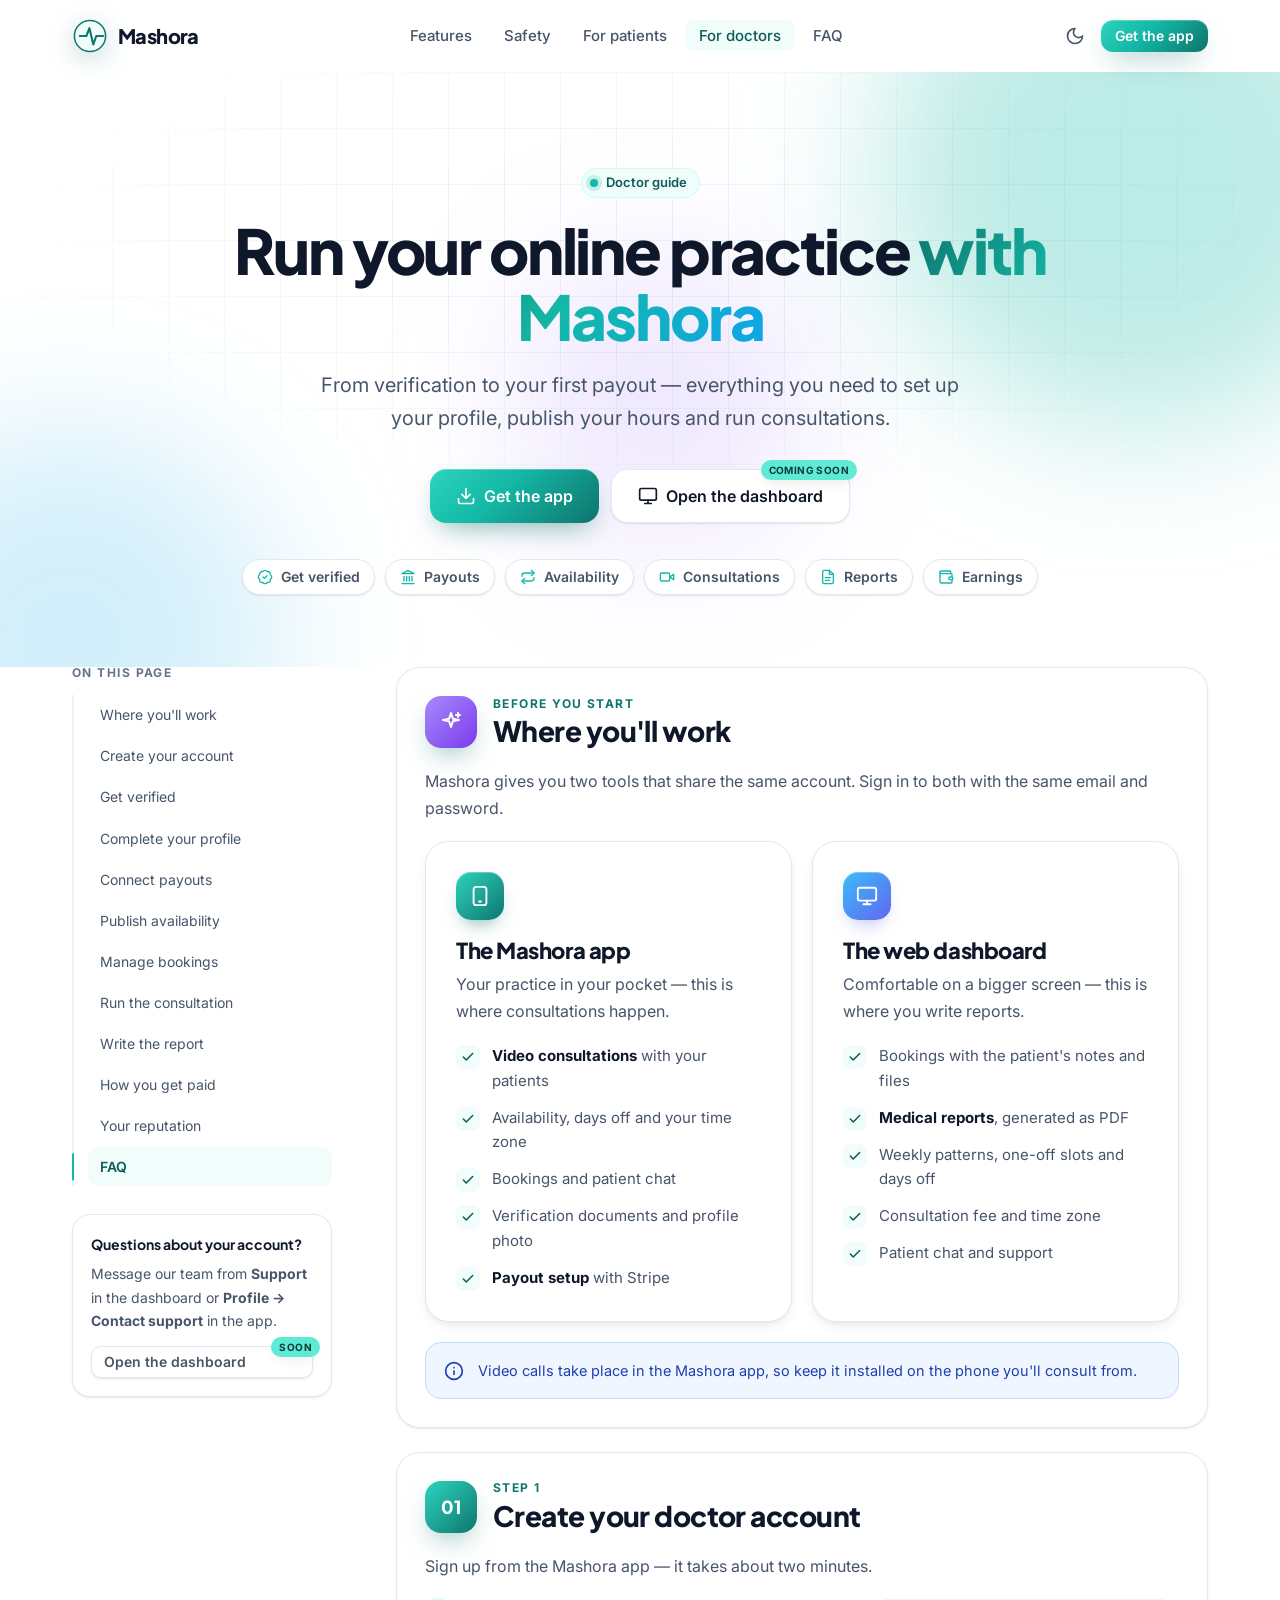
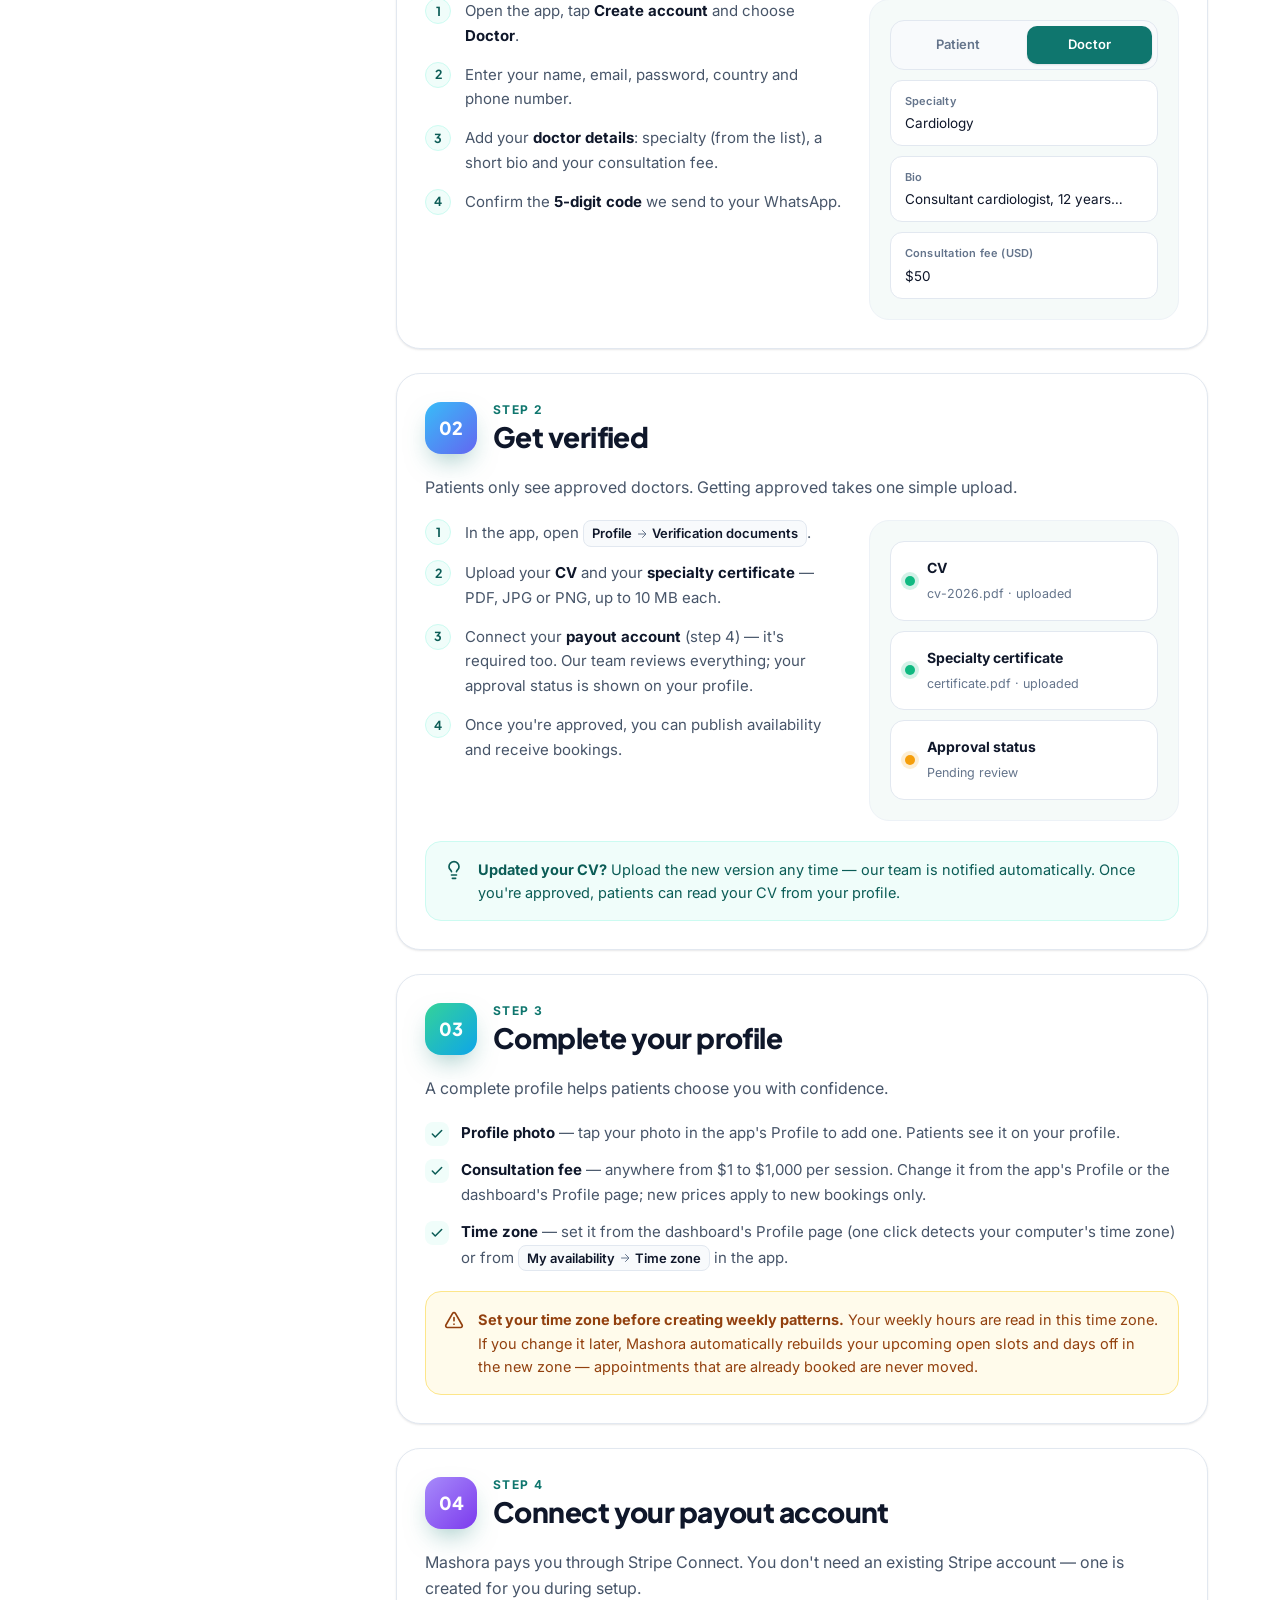
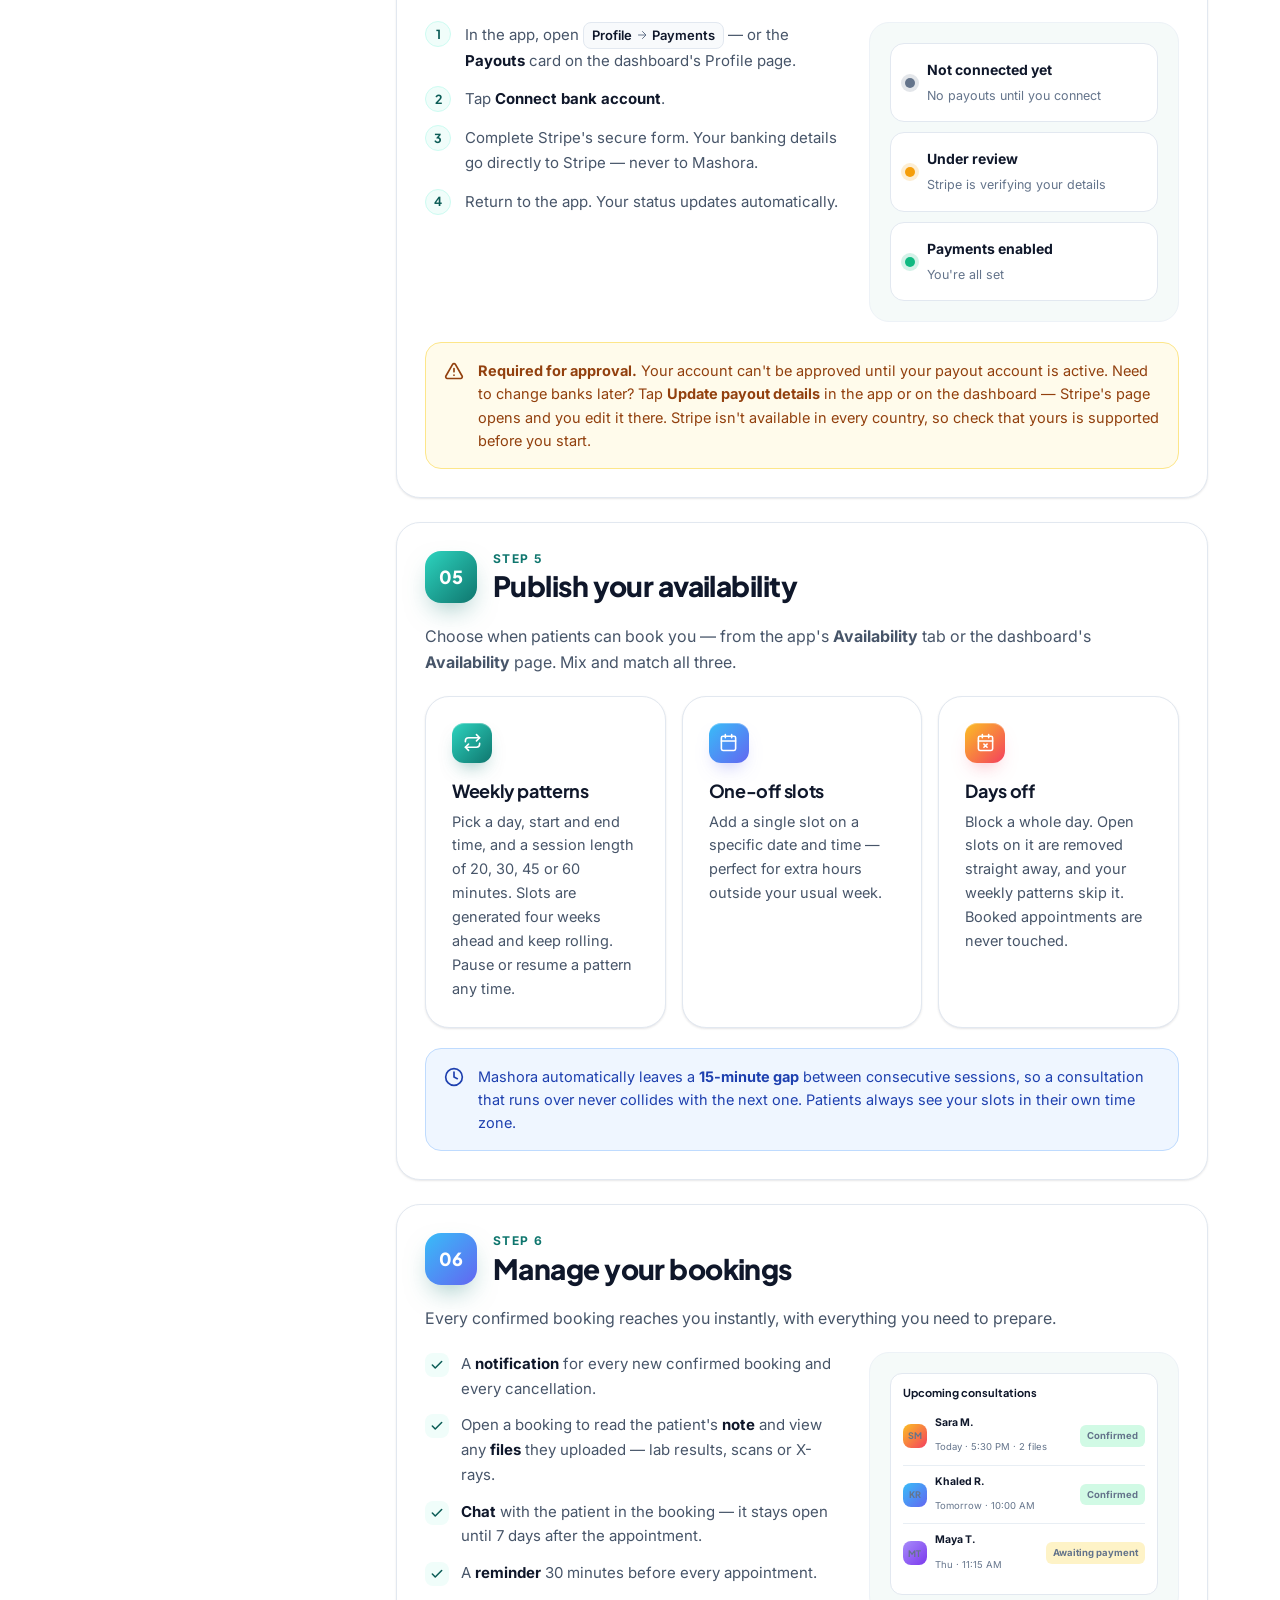
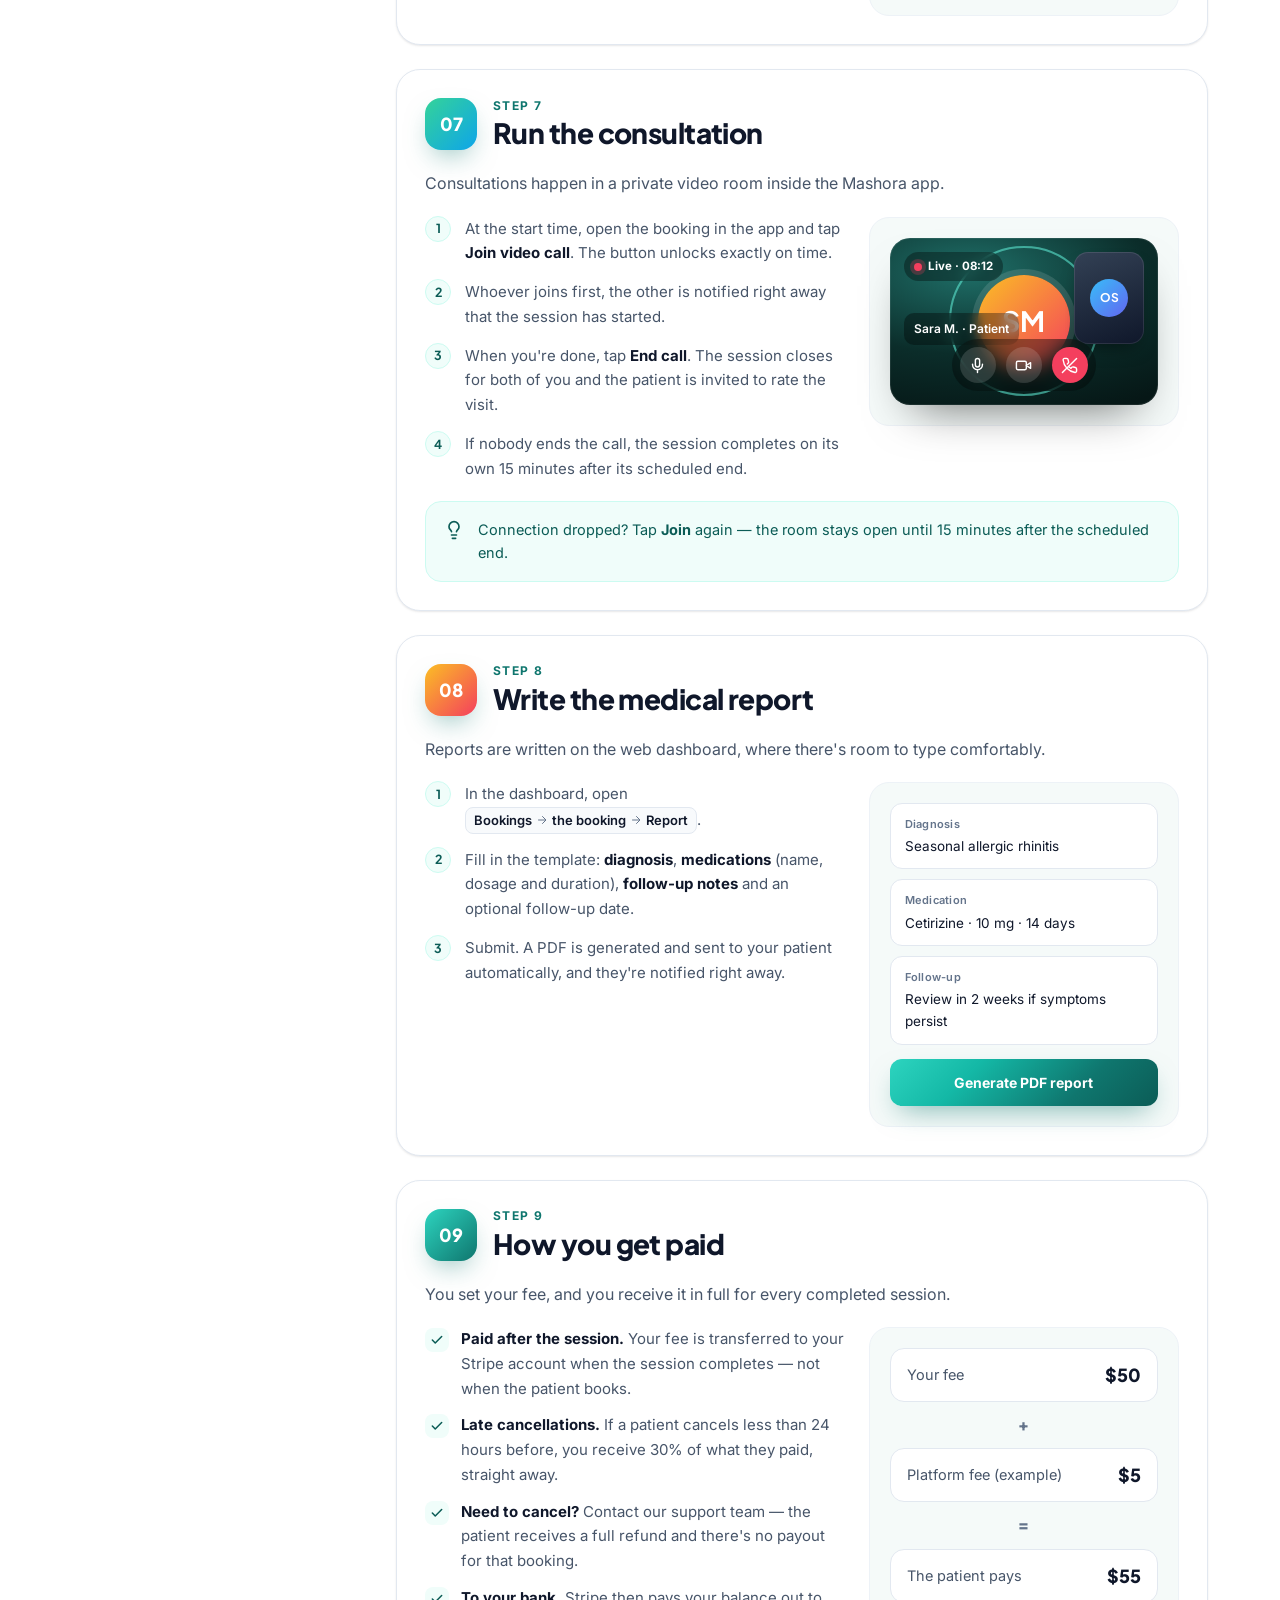
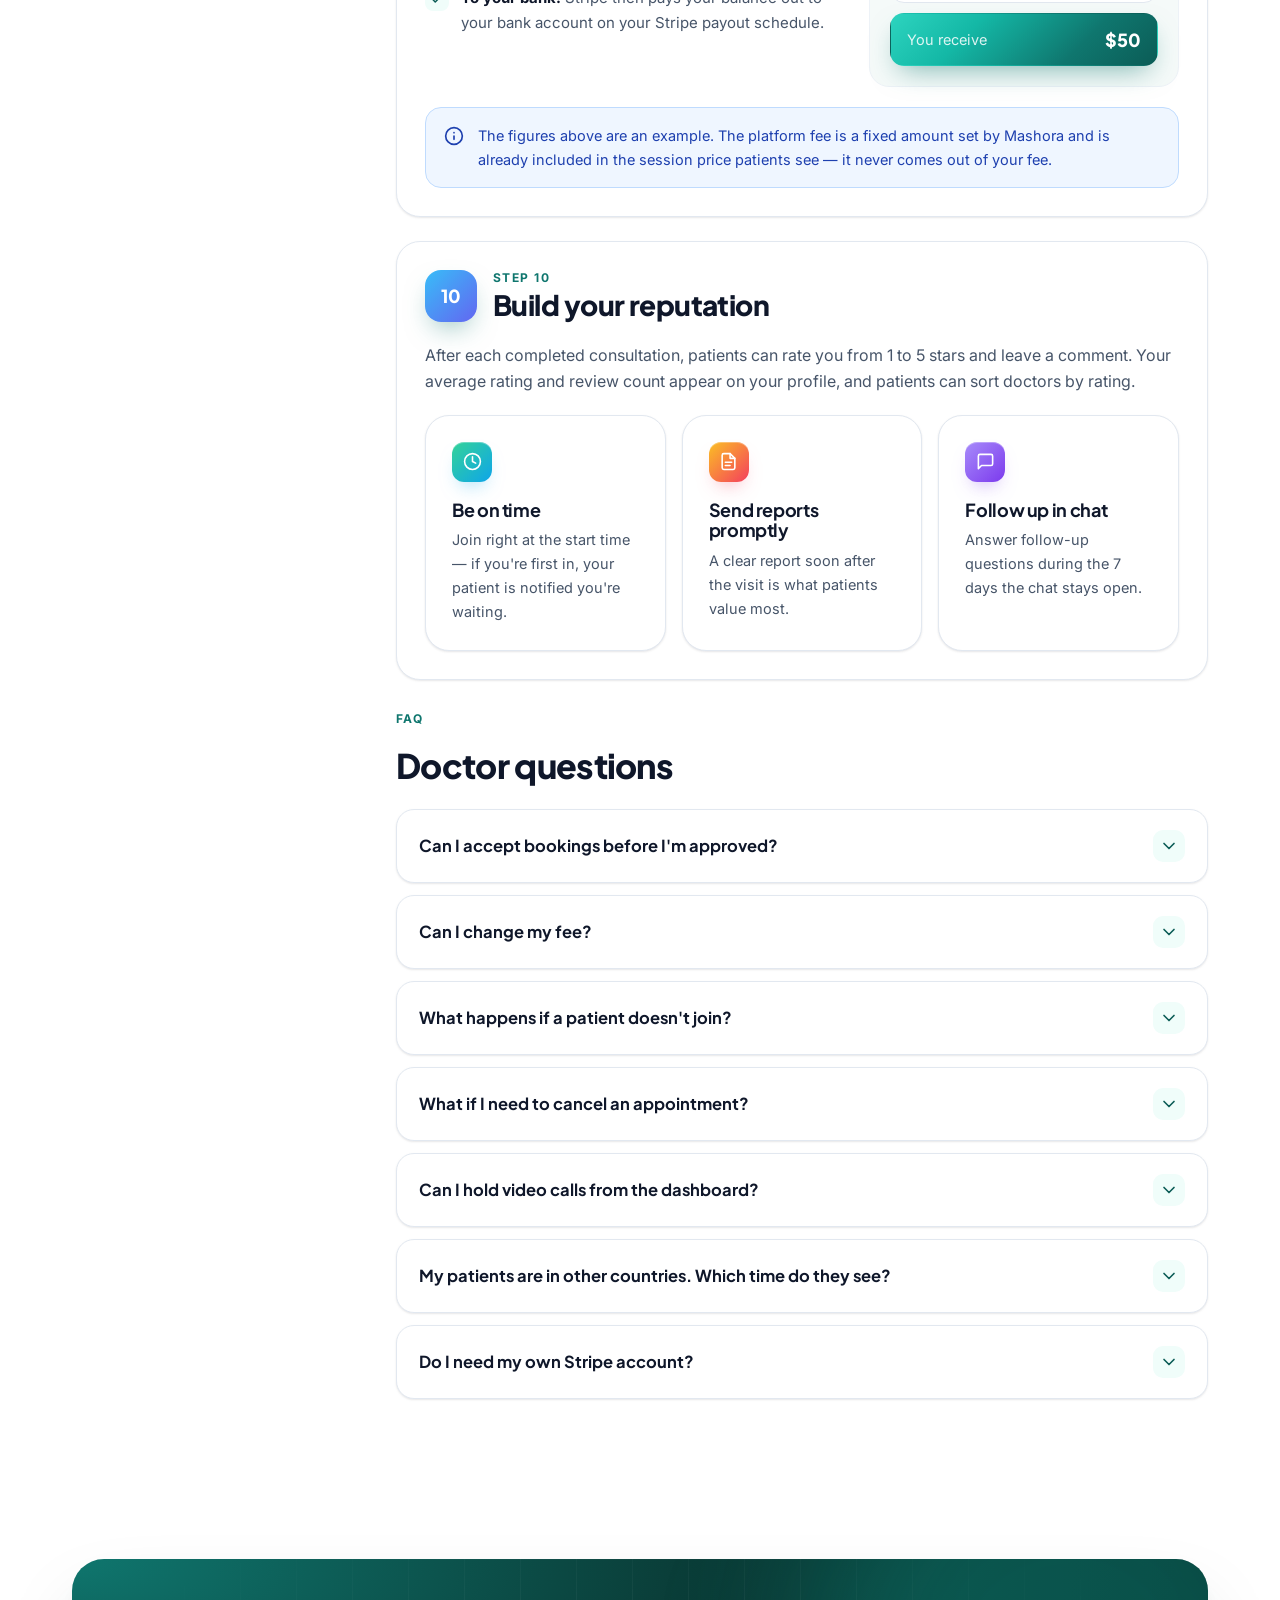
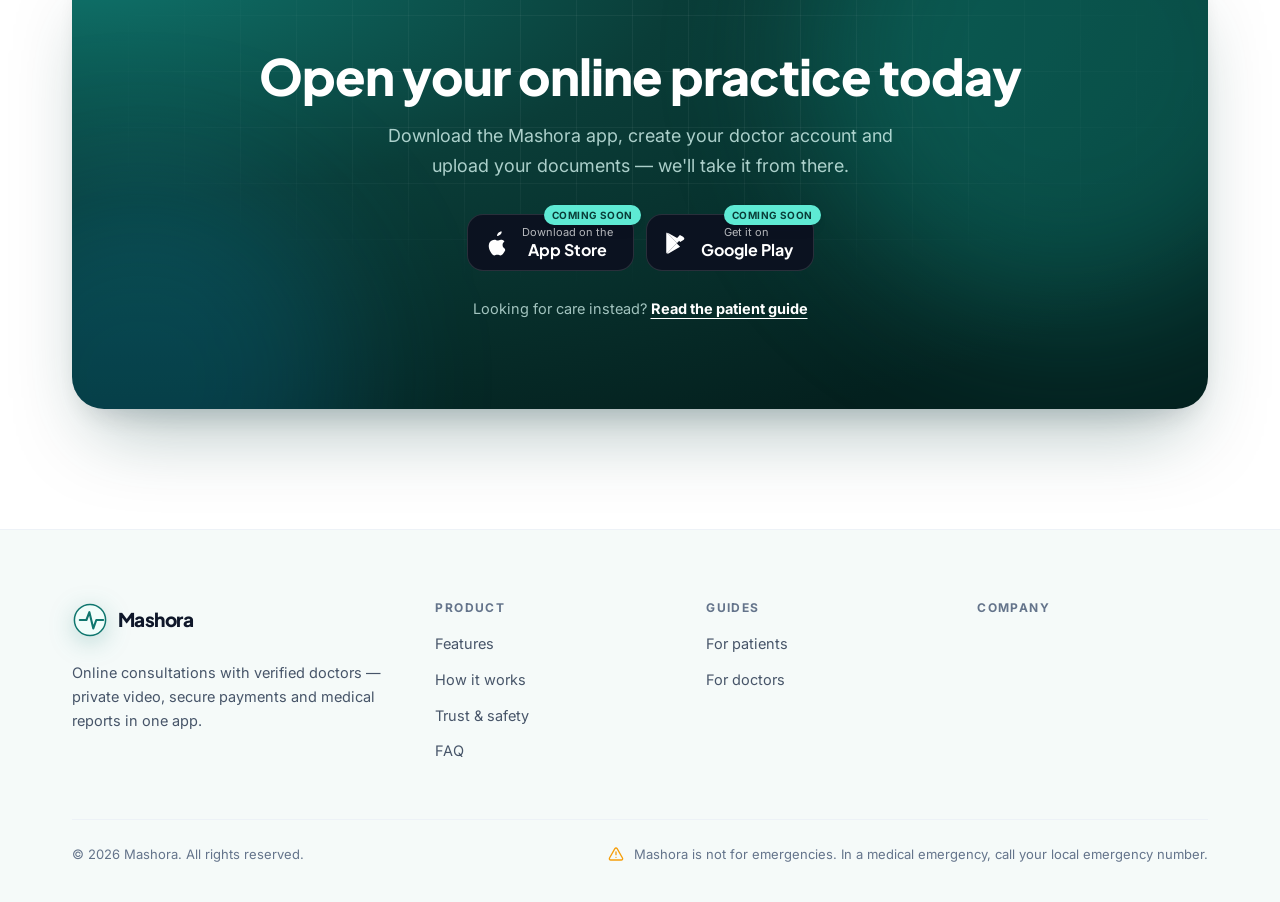
==== doctors.html @ 62e982d6 "Add Mashora marketing site Static marketing site introducing the Mashora telehealth platform: home p" ====
<!DOCTYPE html>
<html lang="en">
<head>
<meta charset="UTF-8" />
<meta name="viewport" content="width=device-width, initial-scale=1" />
<title>Doctor guide — Run your online practice with Mashora</title>
<meta name="description" content="A step-by-step guide for doctors: get verified, connect payouts, publish weekly availability, run video consultations, write medical reports and get paid after every session." />
<meta name="theme-color" content="#0f766e" />
<meta property="og:title" content="Mashora doctor guide" />
<meta property="og:description" content="From verification to your first payout — everything you need to run consultations on Mashora." />
<meta property="og:type" content="article" />
<link rel="icon" type="image/svg+xml" href="data:image/svg+xml,%3Csvg xmlns='http://www.w3.org/2000/svg' viewBox='0 0 120 120'%3E%3Ccircle cx='60' cy='60' r='52' fill='%23F0FDFA' stroke='%230F766E' stroke-width='5'/%3E%3Cpath d='M26 60h22l10-26 13 54 10-28h23' fill='none' stroke='%230F766E' stroke-width='7' stroke-linecap='round' stroke-linejoin='round'/%3E%3C/svg%3E" />
<link rel="preconnect" href="https://fonts.googleapis.com" />
<link rel="preconnect" href="https://fonts.gstatic.com" crossorigin />
<link href="https://fonts.googleapis.com/css2?family=Inter:wght@400;500;600;700&family=Plus+Jakarta+Sans:wght@600;700;800&display=swap" rel="stylesheet" />
<link rel="stylesheet" href="assets/css/styles.css" />
<script>
  document.documentElement.classList.add("js");
  try { var t = localStorage.getItem("mashora-theme"); if (t === "light" || t === "dark") document.documentElement.setAttribute("data-theme", t); } catch (e) {}
</script>
</head>
<body>
<a class="skip-link" href="#main">Skip to content</a>

<!-- ============================== NAV ============================== -->
<header class="nav" data-nav>
  <div class="container nav-inner">
    <a class="brand" href="index.html" aria-label="Mashora home"><svg class="logo" aria-hidden="true"><use href="#i-logo"/></svg>Mashora</a>
    <nav class="nav-links" aria-label="Primary">
      <a href="index.html#features">Features</a>
      <a href="index.html#safety">Safety</a>
      <a href="patients.html">For patients</a>
      <a href="doctors.html" aria-current="page">For doctors</a>
      <a href="index.html#faq">FAQ</a>
    </nav>
    <div class="nav-actions">
      <button class="icon-btn theme-toggle" type="button" data-theme-toggle aria-label="Toggle dark mode"><svg class="ic ic-moon" aria-hidden="true"><use href="#i-moon"/></svg><svg class="ic ic-sun" aria-hidden="true"><use href="#i-sun"/></svg></button>
      <a class="btn btn-primary btn-sm" href="index.html#download">Get the app</a>
      <button class="icon-btn nav-burger" type="button" data-menu-toggle aria-expanded="false" aria-controls="mobile-menu" aria-label="Open menu"><svg class="ic" aria-hidden="true"><use href="#i-menu"/></svg></button>
    </div>
  </div>
</header>
<div class="mobile-menu" id="mobile-menu" hidden>
  <a href="index.html#features">Features <svg class="ic" aria-hidden="true"><use href="#i-arrow"/></svg></a>
  <a href="index.html#safety">Safety <svg class="ic" aria-hidden="true"><use href="#i-arrow"/></svg></a>
  <a href="patients.html">For patients <svg class="ic" aria-hidden="true"><use href="#i-arrow"/></svg></a>
  <a href="doctors.html">For doctors <svg class="ic" aria-hidden="true"><use href="#i-arrow"/></svg></a>
  <a href="index.html#faq">FAQ <svg class="ic" aria-hidden="true"><use href="#i-arrow"/></svg></a>
  <a class="btn btn-primary btn-lg" href="index.html#download">Get the app</a>
</div>

<main id="main">

<!-- ============================== PAGE HERO ============================== -->
<section class="page-hero">
  <div class="mesh" aria-hidden="true"><span class="b1"></span><span class="b2"></span><span class="b3"></span></div>
  <div class="grid-bg" aria-hidden="true"></div>
  <div class="container rel">
    <span class="eyebrow reveal"><span class="dot"></span>Doctor guide</span>
    <h1 class="reveal" style="--d:.06s">Run your online practice <span class="gradient-text">with Mashora</span></h1>
    <p class="lead reveal" style="--d:.12s">From verification to your first payout — everything you need to set up your profile, publish your hours and run consultations.</p>
    <div class="hero-ctas reveal" style="--d:.18s">
      <a class="btn btn-primary btn-lg" href="index.html#download"><svg class="ic" aria-hidden="true"><use href="#i-download"/></svg>Get the app</a>
      <a class="btn btn-outline btn-lg" href="#" data-link="dashboard" data-soon="Coming soon"><svg class="ic" aria-hidden="true"><use href="#i-monitor"/></svg>Open the dashboard</a>
    </div>
    <div class="jump-chips reveal" style="--d:.24s">
      <a href="#verify"><svg class="ic" aria-hidden="true"><use href="#i-verified"/></svg>Get verified</a>
      <a href="#payouts"><svg class="ic" aria-hidden="true"><use href="#i-bank"/></svg>Payouts</a>
      <a href="#availability"><svg class="ic" aria-hidden="true"><use href="#i-repeat"/></svg>Availability</a>
      <a href="#consult"><svg class="ic" aria-hidden="true"><use href="#i-video"/></svg>Consultations</a>
      <a href="#report"><svg class="ic" aria-hidden="true"><use href="#i-file"/></svg>Reports</a>
      <a href="#earnings"><svg class="ic" aria-hidden="true"><use href="#i-wallet"/></svg>Earnings</a>
    </div>
  </div>
</section>

<!-- ============================== GUIDE ============================== -->
<div class="container guide">
  <aside class="toc" aria-label="On this page">
    <h4>On this page</h4>
    <ol>
      <li><a href="#where">Where you'll work</a></li>
      <li><a href="#signup">Create your account</a></li>
      <li><a href="#verify">Get verified</a></li>
      <li><a href="#profile">Complete your profile</a></li>
      <li><a href="#payouts">Connect payouts</a></li>
      <li><a href="#availability">Publish availability</a></li>
      <li><a href="#bookings">Manage bookings</a></li>
      <li><a href="#consult">Run the consultation</a></li>
      <li><a href="#report">Write the report</a></li>
      <li><a href="#earnings">How you get paid</a></li>
      <li><a href="#reputation">Your reputation</a></li>
      <li><a href="#faq">FAQ</a></li>
    </ol>
    <div class="toc-card">
      <b>Questions about your account?</b>
      Message our team from <strong>Support</strong> in the dashboard or <strong>Profile → Contact support</strong> in the app.
      <a class="btn btn-outline btn-sm" href="#" data-link="dashboard" data-soon="Soon">Open the dashboard</a>
    </div>
  </aside>

  <div class="steps">

    <!-- WHERE -->
    <article class="step reveal" id="where">
      <div class="step-head">
        <span class="step-num g4"><svg class="ic ic-lg" aria-hidden="true"><use href="#i-sparkles"/></svg></span>
        <div><span class="eyebrow-plain">Before you start</span><h2>Where you'll work</h2></div>
      </div>
      <p class="lead">Mashora gives you two tools that share the same account. Sign in to both with the same email and password.</p>
      <div class="two-places">
        <div class="place">
          <span class="ico g1"><svg class="ic" aria-hidden="true"><use href="#i-phone"/></svg></span>
          <h3>The Mashora app</h3>
          <p>Your practice in your pocket — this is where consultations happen.</p>
          <ul class="check-list">
            <li><span class="tick"><svg class="ic" aria-hidden="true"><use href="#i-check"/></svg></span><span><b>Video consultations</b> with your patients</span></li>
            <li><span class="tick"><svg class="ic" aria-hidden="true"><use href="#i-check"/></svg></span><span>Availability, days off and your time zone</span></li>
            <li><span class="tick"><svg class="ic" aria-hidden="true"><use href="#i-check"/></svg></span><span>Bookings and patient chat</span></li>
            <li><span class="tick"><svg class="ic" aria-hidden="true"><use href="#i-check"/></svg></span><span>Verification documents and profile photo</span></li>
            <li><span class="tick"><svg class="ic" aria-hidden="true"><use href="#i-check"/></svg></span><span><b>Payout setup</b> with Stripe</span></li>
          </ul>
        </div>
        <div class="place">
          <span class="ico g2"><svg class="ic" aria-hidden="true"><use href="#i-monitor"/></svg></span>
          <h3>The web dashboard</h3>
          <p>Comfortable on a bigger screen — this is where you write reports.</p>
          <ul class="check-list">
            <li><span class="tick"><svg class="ic" aria-hidden="true"><use href="#i-check"/></svg></span><span>Bookings with the patient's notes and files</span></li>
            <li><span class="tick"><svg class="ic" aria-hidden="true"><use href="#i-check"/></svg></span><span><b>Medical reports</b>, generated as PDF</span></li>
            <li><span class="tick"><svg class="ic" aria-hidden="true"><use href="#i-check"/></svg></span><span>Weekly patterns, one-off slots and days off</span></li>
            <li><span class="tick"><svg class="ic" aria-hidden="true"><use href="#i-check"/></svg></span><span>Consultation fee and time zone</span></li>
            <li><span class="tick"><svg class="ic" aria-hidden="true"><use href="#i-check"/></svg></span><span>Patient chat and support</span></li>
          </ul>
        </div>
      </div>
      <div class="callout callout-info"><svg class="ic" aria-hidden="true"><use href="#i-info"/></svg><div>Video calls take place in the Mashora app, so keep it installed on the phone you'll consult from.</div></div>
    </article>

    <!-- 01 -->
    <article class="step reveal" id="signup">
      <div class="step-head">
        <span class="step-num g1">01</span>
        <div><span class="eyebrow-plain">Step 1</span><h2>Create your doctor account</h2></div>
      </div>
      <p class="lead">Sign up from the Mashora app — it takes about two minutes.</p>
      <div class="step-body has-visual">
        <ol class="numbered">
          <li>Open the app, tap <b>Create account</b> and choose <b>Doctor</b>.</li>
          <li>Enter your name, email, password, country and phone number.</li>
          <li>Add your <b>doctor details</b>: specialty (from the list), a short bio and your consultation fee.</li>
          <li>Confirm the <b>5-digit code</b> we send to your WhatsApp.</li>
        </ol>
        <div class="visual-card" aria-hidden="true">
          <div class="ui-form">
            <div class="ui-seg"><span>Patient</span><span class="on">Doctor</span></div>
            <div class="ui-field"><b>Specialty</b><span>Cardiology</span></div>
            <div class="ui-field"><b>Bio</b><span>Consultant cardiologist, 12 years…</span></div>
            <div class="ui-field"><b>Consultation fee (USD)</b><span>$50</span></div>
          </div>
        </div>
      </div>
    </article>

    <!-- 02 -->
    <article class="step reveal" id="verify">
      <div class="step-head">
        <span class="step-num g2">02</span>
        <div><span class="eyebrow-plain">Step 2</span><h2>Get verified</h2></div>
      </div>
      <p class="lead">Patients only see approved doctors. Getting approved takes one simple upload.</p>
      <div class="step-body has-visual">
        <ol class="numbered">
          <li>In the app, open <span class="path">Profile <svg class="ic" aria-hidden="true"><use href="#i-arrow"/></svg> Verification documents</span>.</li>
          <li>Upload your <b>CV</b> and your <b>specialty certificate</b> — PDF, JPG or PNG, up to 10 MB each.</li>
          <li>Connect your <b>payout account</b> (step 4) — it's required too. Our team reviews everything; your approval status is shown on your profile.</li>
          <li>Once you're approved, you can publish availability and receive bookings.</li>
        </ol>
        <div class="visual-card" aria-hidden="true">
          <div class="ui-status"><span class="dot-state green"></span><div><b>CV</b><span>cv-2026.pdf · uploaded</span></div></div>
          <div class="ui-status"><span class="dot-state green"></span><div><b>Specialty certificate</b><span>certificate.pdf · uploaded</span></div></div>
          <div class="ui-status"><span class="dot-state amber"></span><div><b>Approval status</b><span>Pending review</span></div></div>
        </div>
      </div>
      <div class="callout callout-tip"><svg class="ic" aria-hidden="true"><use href="#i-bulb"/></svg><div><b>Updated your CV?</b> Upload the new version any time — our team is notified automatically. Once you're approved, patients can read your CV from your profile.</div></div>
    </article>

    <!-- 03 -->
    <article class="step reveal" id="profile">
      <div class="step-head">
        <span class="step-num g5">03</span>
        <div><span class="eyebrow-plain">Step 3</span><h2>Complete your profile</h2></div>
      </div>
      <p class="lead">A complete profile helps patients choose you with confidence.</p>
      <ul class="check-list">
        <li><span class="tick"><svg class="ic" aria-hidden="true"><use href="#i-check"/></svg></span><span><b>Profile photo</b> — tap your photo in the app's Profile to add one. Patients see it on your profile.</span></li>
        <li><span class="tick"><svg class="ic" aria-hidden="true"><use href="#i-check"/></svg></span><span><b>Consultation fee</b> — anywhere from $1 to $1,000 per session. Change it from the app's Profile or the dashboard's Profile page; new prices apply to new bookings only.</span></li>
        <li><span class="tick"><svg class="ic" aria-hidden="true"><use href="#i-check"/></svg></span><span><b>Time zone</b> — set it from the dashboard's Profile page (one click detects your computer's time zone) or from <span class="path">My availability <svg class="ic" aria-hidden="true"><use href="#i-arrow"/></svg> Time zone</span> in the app.</span></li>
      </ul>
      <div class="callout callout-warn"><svg class="ic" aria-hidden="true"><use href="#i-alert"/></svg><div><b>Set your time zone before creating weekly patterns.</b> Your weekly hours are read in this time zone. If you change it later, Mashora automatically rebuilds your upcoming open slots and days off in the new zone — appointments that are already booked are never moved.</div></div>
    </article>

    <!-- 04 -->
    <article class="step reveal" id="payouts">
      <div class="step-head">
        <span class="step-num g4">04</span>
        <div><span class="eyebrow-plain">Step 4</span><h2>Connect your payout account</h2></div>
      </div>
      <p class="lead">Mashora pays you through Stripe Connect. You don't need an existing Stripe account — one is created for you during setup.</p>
      <div class="step-body has-visual">
        <ol class="numbered">
          <li>In the app, open <span class="path">Profile <svg class="ic" aria-hidden="true"><use href="#i-arrow"/></svg> Payments</span> — or the <b>Payouts</b> card on the dashboard's Profile page.</li>
          <li>Tap <b>Connect bank account</b>.</li>
          <li>Complete Stripe's secure form. Your banking details go directly to Stripe — never to Mashora.</li>
          <li>Return to the app. Your status updates automatically.</li>
        </ol>
        <div class="visual-card" aria-hidden="true">
          <div class="ui-status"><span class="dot-state gray"></span><div><b>Not connected yet</b><span>No payouts until you connect</span></div></div>
          <div class="ui-status"><span class="dot-state amber"></span><div><b>Under review</b><span>Stripe is verifying your details</span></div></div>
          <div class="ui-status"><span class="dot-state green"></span><div><b>Payments enabled</b><span>You're all set</span></div></div>
        </div>
      </div>
      <div class="callout callout-warn"><svg class="ic" aria-hidden="true"><use href="#i-alert"/></svg><div><b>Required for approval.</b> Your account can't be approved until your payout account is active. Need to change banks later? Tap <b>Update payout details</b> in the app or on the dashboard — Stripe's page opens and you edit it there. Stripe isn't available in every country, so check that yours is supported before you start.</div></div>
    </article>

    <!-- 05 -->
    <article class="step reveal" id="availability">
      <div class="step-head">
        <span class="step-num g1">05</span>
        <div><span class="eyebrow-plain">Step 5</span><h2>Publish your availability</h2></div>
      </div>
      <p class="lead">Choose when patients can book you — from the app's <b>Availability</b> tab or the dashboard's <b>Availability</b> page. Mix and match all three.</p>
      <div class="cards c3">
        <div class="card"><span class="ico ico-sm g1"><svg class="ic" aria-hidden="true"><use href="#i-repeat"/></svg></span><h3>Weekly patterns</h3><p>Pick a day, start and end time, and a session length of 20, 30, 45 or 60 minutes. Slots are generated four weeks ahead and keep rolling. Pause or resume a pattern any time.</p></div>
        <div class="card"><span class="ico ico-sm g2"><svg class="ic" aria-hidden="true"><use href="#i-calendar"/></svg></span><h3>One-off slots</h3><p>Add a single slot on a specific date and time — perfect for extra hours outside your usual week.</p></div>
        <div class="card"><span class="ico ico-sm g3"><svg class="ic" aria-hidden="true"><use href="#i-cal-x"/></svg></span><h3>Days off</h3><p>Block a whole day. Open slots on it are removed straight away, and your weekly patterns skip it. Booked appointments are never touched.</p></div>
      </div>
      <div class="callout callout-info"><svg class="ic" aria-hidden="true"><use href="#i-clock"/></svg><div>Mashora automatically leaves a <b>15-minute gap</b> between consecutive sessions, so a consultation that runs over never collides with the next one. Patients always see your slots in their own time zone.</div></div>
    </article>

    <!-- 06 -->
    <article class="step reveal" id="bookings">
      <div class="step-head">
        <span class="step-num g2">06</span>
        <div><span class="eyebrow-plain">Step 6</span><h2>Manage your bookings</h2></div>
      </div>
      <p class="lead">Every confirmed booking reaches you instantly, with everything you need to prepare.</p>
      <div class="step-body has-visual">
        <ul class="check-list">
          <li><span class="tick"><svg class="ic" aria-hidden="true"><use href="#i-check"/></svg></span><span>A <b>notification</b> for every new confirmed booking and every cancellation.</span></li>
          <li><span class="tick"><svg class="ic" aria-hidden="true"><use href="#i-check"/></svg></span><span>Open a booking to read the patient's <b>note</b> and view any <b>files</b> they uploaded — lab results, scans or X-rays.</span></li>
          <li><span class="tick"><svg class="ic" aria-hidden="true"><use href="#i-check"/></svg></span><span><b>Chat</b> with the patient in the booking — it stays open until 7 days after the appointment.</span></li>
          <li><span class="tick"><svg class="ic" aria-hidden="true"><use href="#i-check"/></svg></span><span>A <b>reminder</b> 30 minutes before every appointment.</span></li>
        </ul>
        <div class="visual-card" aria-hidden="true">
          <div class="dash-card" style="background:var(--surface);border-color:var(--border)">
            <h5>Upcoming consultations</h5>
            <div class="bk"><span class="av g3">SM</span><div><b>Sara M.</b><span>Today · 5:30 PM · 2 files</span></div><span class="pill pill-green">Confirmed</span></div>
            <div class="bk"><span class="av g2">KR</span><div><b>Khaled R.</b><span>Tomorrow · 10:00 AM</span></div><span class="pill pill-green">Confirmed</span></div>
            <div class="bk"><span class="av g4">MT</span><div><b>Maya T.</b><span>Thu · 11:15 AM</span></div><span class="pill pill-amber">Awaiting payment</span></div>
          </div>
        </div>
      </div>
    </article>

    <!-- 07 -->
    <article class="step reveal" id="consult">
      <div class="step-head">
        <span class="step-num g5">07</span>
        <div><span class="eyebrow-plain">Step 7</span><h2>Run the consultation</h2></div>
      </div>
      <p class="lead">Consultations happen in a private video room inside the Mashora app.</p>
      <div class="step-body has-visual">
        <ol class="numbered">
          <li>At the start time, open the booking in the app and tap <b>Join video call</b>. The button unlocks exactly on time.</li>
          <li>Whoever joins first, the other is notified right away that the session has started.</li>
          <li>When you're done, tap <b>End call</b>. The session closes for both of you and the patient is invited to rate the visit.</li>
          <li>If nobody ends the call, the session completes on its own 15 minutes after its scheduled end.</li>
        </ol>
        <div class="visual-card" aria-hidden="true">
          <div class="call" style="margin-top:0">
            <div class="call-remote"><span class="ring"></span><span class="ring r2"></span><div class="av av-xl g3">SM</div></div>
            <span class="call-live"><i></i>Live · 08:12</span>
            <div class="call-self"><div class="av av-round g2">OS</div></div>
            <span class="call-name">Sara M. · Patient</span>
            <div class="call-bar">
              <i><svg class="ic" aria-hidden="true"><use href="#i-mic"/></svg></i>
              <i><svg class="ic" aria-hidden="true"><use href="#i-cam"/></svg></i>
              <i class="end"><svg class="ic" aria-hidden="true"><use href="#i-phone-off"/></svg></i>
            </div>
          </div>
        </div>
      </div>
      <div class="callout callout-tip"><svg class="ic" aria-hidden="true"><use href="#i-bulb"/></svg><div>Connection dropped? Tap <b>Join</b> again — the room stays open until 15 minutes after the scheduled end.</div></div>
    </article>

    <!-- 08 -->
    <article class="step reveal" id="report">
      <div class="step-head">
        <span class="step-num g3">08</span>
        <div><span class="eyebrow-plain">Step 8</span><h2>Write the medical report</h2></div>
      </div>
      <p class="lead">Reports are written on the web dashboard, where there's room to type comfortably.</p>
      <div class="step-body has-visual">
        <ol class="numbered">
          <li>In the dashboard, open <span class="path">Bookings <svg class="ic" aria-hidden="true"><use href="#i-arrow"/></svg> the booking <svg class="ic" aria-hidden="true"><use href="#i-arrow"/></svg> Report</span>.</li>
          <li>Fill in the template: <b>diagnosis</b>, <b>medications</b> (name, dosage and duration), <b>follow-up notes</b> and an optional follow-up date.</li>
          <li>Submit. A PDF is generated and sent to your patient automatically, and they're notified right away.</li>
        </ol>
        <div class="visual-card" aria-hidden="true">
          <div class="ui-form">
            <div class="ui-field"><b>Diagnosis</b><span>Seasonal allergic rhinitis</span></div>
            <div class="ui-field"><b>Medication</b><span>Cetirizine · 10 mg · 14 days</span></div>
            <div class="ui-field"><b>Follow-up</b><span>Review in 2 weeks if symptoms persist</span></div>
          </div>
          <span class="ui-btn">Generate PDF report</span>
        </div>
      </div>
    </article>

    <!-- 09 -->
    <article class="step reveal" id="earnings">
      <div class="step-head">
        <span class="step-num g1">09</span>
        <div><span class="eyebrow-plain">Step 9</span><h2>How you get paid</h2></div>
      </div>
      <p class="lead">You set your fee, and you receive it in full for every completed session.</p>
      <div class="step-body has-visual">
        <ul class="check-list">
          <li><span class="tick"><svg class="ic" aria-hidden="true"><use href="#i-check"/></svg></span><span><b>Paid after the session.</b> Your fee is transferred to your Stripe account when the session completes — not when the patient books.</span></li>
          <li><span class="tick"><svg class="ic" aria-hidden="true"><use href="#i-check"/></svg></span><span><b>Late cancellations.</b> If a patient cancels less than 24 hours before, you receive 30% of what they paid, straight away.</span></li>
          <li><span class="tick"><svg class="ic" aria-hidden="true"><use href="#i-check"/></svg></span><span><b>Need to cancel?</b> Contact our support team — the patient receives a full refund and there's no payout for that booking.</span></li>
          <li><span class="tick"><svg class="ic" aria-hidden="true"><use href="#i-check"/></svg></span><span><b>To your bank.</b> Stripe then pays your balance out to your bank account on your Stripe payout schedule.</span></li>
        </ul>
        <div class="visual-card" aria-hidden="true">
          <div class="money">
            <div class="money-row"><span>Your fee</span><b>$50</b></div>
            <div class="money-op">+</div>
            <div class="money-row"><span>Platform fee (example)</span><b>$5</b></div>
            <div class="money-op">=</div>
            <div class="money-row"><span>The patient pays</span><b>$55</b></div>
            <div class="money-row hi"><span>You receive</span><b>$50</b></div>
          </div>
        </div>
      </div>
      <div class="callout callout-info"><svg class="ic" aria-hidden="true"><use href="#i-info"/></svg><div>The figures above are an example. The platform fee is a fixed amount set by Mashora and is already included in the session price patients see — it never comes out of your fee.</div></div>
    </article>

    <!-- 10 -->
    <article class="step reveal" id="reputation">
      <div class="step-head">
        <span class="step-num g2">10</span>
        <div><span class="eyebrow-plain">Step 10</span><h2>Build your reputation</h2></div>
      </div>
      <p class="lead">After each completed consultation, patients can rate you from 1 to 5 stars and leave a comment. Your average rating and review count appear on your profile, and patients can sort doctors by rating.</p>
      <div class="cards c3">
        <div class="card"><span class="ico ico-sm g5"><svg class="ic" aria-hidden="true"><use href="#i-clock"/></svg></span><h3>Be on time</h3><p>Join right at the start time — if you're first in, your patient is notified you're waiting.</p></div>
        <div class="card"><span class="ico ico-sm g3"><svg class="ic" aria-hidden="true"><use href="#i-file"/></svg></span><h3>Send reports promptly</h3><p>A clear report soon after the visit is what patients value most.</p></div>
        <div class="card"><span class="ico ico-sm g4"><svg class="ic" aria-hidden="true"><use href="#i-chat"/></svg></span><h3>Follow up in chat</h3><p>Answer follow-up questions during the 7 days the chat stays open.</p></div>
      </div>
    </article>

    <!-- FAQ -->
    <section id="faq" class="reveal" style="scroll-margin-top:calc(var(--nav-h) + 20px)">
      <div class="section-head left" style="margin-bottom:24px">
        <span class="eyebrow-plain">FAQ</span>
        <h2 style="font-size:clamp(26px,3vw,34px)">Doctor questions</h2>
      </div>
      <div class="faq" style="margin-inline:0">
        <details>
          <summary>Can I accept bookings before I'm approved?<span class="chev"><svg class="ic" aria-hidden="true"><use href="#i-chev"/></svg></span></summary>
          <div class="answer"><p>No. Your profile becomes visible to patients, and you can publish availability, once our team has approved your CV and specialty certificate.</p></div>
        </details>
        <details>
          <summary>Can I change my fee?<span class="chev"><svg class="ic" aria-hidden="true"><use href="#i-chev"/></svg></span></summary>
          <div class="answer"><p>Yes, any time, from the app or the dashboard. The new fee applies to new bookings — existing bookings keep the price they were made at.</p></div>
        </details>
        <details>
          <summary>What happens if a patient doesn't join?<span class="chev"><svg class="ic" aria-hidden="true"><use href="#i-chev"/></svg></span></summary>
          <div class="answer"><p>The session closes automatically 15 minutes after its scheduled end and is treated as completed — including your payout.</p></div>
        </details>
        <details>
          <summary>What if I need to cancel an appointment?<span class="chev"><svg class="ic" aria-hidden="true"><use href="#i-chev"/></svg></span></summary>
          <div class="answer"><p>Contact our support team from the dashboard or the app. We'll cancel the booking and fully refund your patient, who is notified automatically.</p></div>
        </details>
        <details>
          <summary>Can I hold video calls from the dashboard?<span class="chev"><svg class="ic" aria-hidden="true"><use href="#i-chev"/></svg></span></summary>
          <div class="answer"><p>Video calls take place in the Mashora app. The dashboard is for bookings, reports, availability and your profile settings.</p></div>
        </details>
        <details>
          <summary>My patients are in other countries. Which time do they see?<span class="chev"><svg class="ic" aria-hidden="true"><use href="#i-chev"/></svg></span></summary>
          <div class="answer"><p>Their own. You set your hours in your time zone, and every patient sees your slots converted to the local time of their phone.</p></div>
        </details>
        <details>
          <summary>Do I need my own Stripe account?<span class="chev"><svg class="ic" aria-hidden="true"><use href="#i-chev"/></svg></span></summary>
          <div class="answer"><p>No. When you tap “Connect bank account”, Stripe creates your payout account for you as part of the setup form.</p></div>
        </details>
      </div>
    </section>

  </div>
</div>

<!-- ============================== CTA ============================== -->
<section class="section">
  <div class="container">
    <div class="cta reveal">
      <div class="mesh" aria-hidden="true"><span class="b1"></span><span class="b2"></span></div>
      <div class="grid-bg" aria-hidden="true"></div>
      <h2>Open your online practice today</h2>
      <p>Download the Mashora app, create your doctor account and upload your documents — we'll take it from there.</p>
      <div class="stores">
        <a class="store-btn" href="#" data-link="appStore" data-soon="Coming soon"><svg class="ic ic-fill" aria-hidden="true"><use href="#i-apple"/></svg><span><small>Download on the</small><strong>App Store</strong></span></a>
        <a class="store-btn" href="#" data-link="googlePlay" data-soon="Coming soon"><svg class="ic ic-fill" aria-hidden="true"><use href="#i-play"/></svg><span><small>Get it on</small><strong>Google Play</strong></span></a>
      </div>
      <p class="sub-cta">Looking for care instead? <a href="patients.html">Read the patient guide</a></p>
    </div>
  </div>
</section>

</main>

<!-- ============================== FOOTER ============================== -->
<footer class="footer">
  <div class="container">
    <div class="footer-grid">
      <div>
        <a class="brand" href="index.html"><svg class="logo" aria-hidden="true"><use href="#i-logo"/></svg>Mashora</a>
        <p class="footer-about">Online consultations with verified doctors — private video, secure payments and medical reports in one app.</p>
      </div>
      <div>
        <h4>Product</h4>
        <ul>
          <li><a href="index.html#features">Features</a></li>
          <li><a href="index.html#how-it-works">How it works</a></li>
          <li><a href="index.html#safety">Trust &amp; safety</a></li>
          <li><a href="index.html#faq">FAQ</a></li>
        </ul>
      </div>
      <div>
        <h4>Guides</h4>
        <ul>
          <li><a href="patients.html">For patients</a></li>
          <li><a href="doctors.html">For doctors</a></li>
          <li><a href="#" data-link="dashboard" data-hide-empty>Doctor dashboard</a></li>
        </ul>
      </div>
      <div>
        <h4>Company</h4>
        <ul>
          <li><a href="#" data-link="supportEmail" data-hide-empty>Contact support</a></li>
          <li><a href="#" data-link="privacy" data-hide-empty>Privacy policy</a></li>
          <li><a href="#" data-link="terms" data-hide-empty>Terms of service</a></li>
        </ul>
      </div>
    </div>
    <div class="footer-bottom">
      <p>© <span data-year></span> Mashora. All rights reserved.</p>
      <p class="disclaimer"><svg class="ic" aria-hidden="true"><use href="#i-alert"/></svg>Mashora is not for emergencies. In a medical emergency, call your local emergency number.</p>
    </div>
  </div>
</footer>

<script src="assets/js/config.js"></script>
<script src="assets/js/main.js"></script>
</body>
</html>
---- assets/css/styles.css ----
/* =========================================================================
   Mashora — marketing site design system
   Brand palette mirrors dashboard/src/index.css + mobile AppColors.primary
   ========================================================================= */

:root {
  --brand-50: #f0fdfa;
  --brand-100: #ccfbf1;
  --brand-200: #99f6e4;
  --brand-300: #5eead4;
  --brand-400: #2dd4bf;
  --brand-500: #14b8a6;
  --brand-600: #0f766e;
  --brand-700: #0b5c56;
  --brand-900: #0a3d38;

  --bg: #ffffff;
  --bg-soft: #f5faf9;
  --surface: #ffffff;
  --surface-2: #f8fafc;
  --border: #e2e8f0;
  --border-soft: #edf2f7;
  --text: #0f172a;
  --text-2: #475569;
  --text-3: #64748b;
  --tint: #f0fdfa;
  --tint-border: #ccfbf1;
  --tint-text: #0b5c56;
  --nav-bg: rgba(255, 255, 255, 0.72);
  --grid-line: rgba(15, 118, 110, 0.07);
  --blob-a: rgba(20, 184, 166, 0.28);
  --blob-b: rgba(14, 165, 233, 0.18);
  --blob-c: rgba(139, 92, 246, 0.14);

  --app-bg: #f1f5f9;
  --app-surface: #ffffff;
  --app-text: #0f172a;
  --app-muted: #64748b;
  --app-border: #e8eef4;

  --amber: #f59e0b;
  --rose: #f43f5e;
  --emerald: #10b981;
  --sky: #0ea5e9;
  --violet: #8b5cf6;
  --indigo: #6366f1;

  --grad-brand: linear-gradient(135deg, #2dd4bf 0%, #14b8a6 30%, #0f766e 70%, #0b5c56 100%);
  --grad-text: linear-gradient(120deg, #0f766e 0%, #14b8a6 45%, #0ea5e9 100%);
  --grad-dark: radial-gradient(120% 120% at 0% 0%, #0f766e 0%, #0a3d38 45%, #04201e 100%);

  --shadow-sm: 0 1px 2px rgba(15, 23, 42, 0.06), 0 1px 3px rgba(15, 23, 42, 0.05);
  --shadow-md: 0 6px 16px -6px rgba(15, 23, 42, 0.12), 0 2px 6px -2px rgba(15, 23, 42, 0.06);
  --shadow-lg: 0 20px 40px -16px rgba(15, 23, 42, 0.18), 0 8px 16px -8px rgba(15, 23, 42, 0.08);
  --shadow-xl: 0 40px 80px -24px rgba(10, 61, 56, 0.35), 0 16px 32px -16px rgba(15, 23, 42, 0.2);
  --shadow-brand: 0 12px 28px -10px rgba(15, 118, 110, 0.55);

  --radius-sm: 10px;
  --radius: 16px;
  --radius-lg: 24px;
  --radius-xl: 32px;

  --font-display: "Plus Jakarta Sans", "Inter", ui-sans-serif, system-ui, -apple-system, "Segoe UI", sans-serif;
  --font-body: "Inter", ui-sans-serif, system-ui, -apple-system, "Segoe UI", sans-serif;

  --container: 1200px;
  --nav-h: 72px;
  --logo-fill: #f0fdfa;
  --logo-stroke: #0f766e;
  color-scheme: light;
}

@media (prefers-color-scheme: dark) {
  :root:not([data-theme="light"]) {
    --bg: #050f0e;
    --bg-soft: #081615;
    --surface: #0c1b1a;
    --surface-2: #102221;
    --border: #1d3432;
    --border-soft: #162a28;
    --text: #e7f3f1;
    --text-2: #a9c1be;
    --text-3: #7f9895;
    --tint: rgba(20, 184, 166, 0.12);
    --tint-border: rgba(45, 212, 191, 0.25);
    --tint-text: #5eead4;
    --nav-bg: rgba(5, 15, 14, 0.7);
    --grid-line: rgba(94, 234, 212, 0.06);
    --blob-a: rgba(20, 184, 166, 0.22);
    --blob-b: rgba(14, 165, 233, 0.12);
    --blob-c: rgba(139, 92, 246, 0.12);
    --app-bg: #0b1514;
    --app-surface: #13221f;
    --app-text: #e7f3f1;
    --app-muted: #8aa29f;
    --app-border: #1e322f;
    --grad-text: linear-gradient(120deg, #2dd4bf 0%, #5eead4 45%, #38bdf8 100%);
    --shadow-sm: 0 1px 2px rgba(0, 0, 0, 0.4);
    --shadow-md: 0 6px 16px -6px rgba(0, 0, 0, 0.5);
    --shadow-lg: 0 20px 40px -16px rgba(0, 0, 0, 0.6);
    --shadow-xl: 0 40px 80px -24px rgba(0, 0, 0, 0.7);
    --logo-fill: rgba(20, 184, 166, 0.14);
    --logo-stroke: #2dd4bf;
    color-scheme: dark;
  }
}

:root[data-theme="dark"] {
  --bg: #050f0e;
  --bg-soft: #081615;
  --surface: #0c1b1a;
  --surface-2: #102221;
  --border: #1d3432;
  --border-soft: #162a28;
  --text: #e7f3f1;
  --text-2: #a9c1be;
  --text-3: #7f9895;
  --tint: rgba(20, 184, 166, 0.12);
  --tint-border: rgba(45, 212, 191, 0.25);
  --tint-text: #5eead4;
  --nav-bg: rgba(5, 15, 14, 0.7);
  --grid-line: rgba(94, 234, 212, 0.06);
  --blob-a: rgba(20, 184, 166, 0.22);
  --blob-b: rgba(14, 165, 233, 0.12);
  --blob-c: rgba(139, 92, 246, 0.12);
  --app-bg: #0b1514;
  --app-surface: #13221f;
  --app-text: #e7f3f1;
  --app-muted: #8aa29f;
  --app-border: #1e322f;
  --grad-text: linear-gradient(120deg, #2dd4bf 0%, #5eead4 45%, #38bdf8 100%);
  --shadow-sm: 0 1px 2px rgba(0, 0, 0, 0.4);
  --shadow-md: 0 6px 16px -6px rgba(0, 0, 0, 0.5);
  --shadow-lg: 0 20px 40px -16px rgba(0, 0, 0, 0.6);
  --shadow-xl: 0 40px 80px -24px rgba(0, 0, 0, 0.7);
  --logo-fill: rgba(20, 184, 166, 0.14);
  --logo-stroke: #2dd4bf;
  color-scheme: dark;
}

/* ------------------------------------------------------------------ base */
*, *::before, *::after { box-sizing: border-box; }
html { -webkit-text-size-adjust: 100%; scroll-behavior: smooth; scroll-padding-top: calc(var(--nav-h) + 16px); }
body {
  margin: 0;
  background: var(--bg);
  color: var(--text);
  font: 400 16px/1.65 var(--font-body);
  -webkit-font-smoothing: antialiased;
  overflow-x: hidden;
  transition: background-color .3s ease, color .3s ease;
}
img, svg { display: block; max-width: 100%; }
a { color: inherit; text-decoration: none; }
button { font: inherit; color: inherit; background: none; border: 0; cursor: pointer; }
h1, h2, h3, h4 { font-family: var(--font-display); margin: 0; letter-spacing: -0.02em; line-height: 1.15; color: var(--text); }
p { margin: 0; }
ul, ol { margin: 0; padding: 0; list-style: none; }
::selection { background: var(--brand-200); color: var(--brand-900); }
:focus-visible { outline: 3px solid var(--brand-400); outline-offset: 3px; border-radius: 8px; }

.container { width: 100%; max-width: var(--container); margin-inline: auto; padding-inline: 20px; }
@media (min-width: 768px) { .container { padding-inline: 32px; } }

.skip-link { position: absolute; left: 16px; top: -60px; z-index: 100; padding: 10px 16px; background: var(--brand-600); color: #fff; border-radius: 10px; font-weight: 600; transition: top .2s; }
.skip-link:focus { top: 12px; }

.ic { width: 20px; height: 20px; fill: none; stroke: currentColor; stroke-width: 2; stroke-linecap: round; stroke-linejoin: round; flex-shrink: 0; }
.ic-sm { width: 16px; height: 16px; }
.ic-lg { width: 24px; height: 24px; }
.ic-fill { fill: currentColor; stroke: none; }

.gradient-text { background: var(--grad-text); -webkit-background-clip: text; background-clip: text; color: transparent; }
.muted { color: var(--text-2); }
.sr-only { position: absolute; width: 1px; height: 1px; padding: 0; margin: -1px; overflow: hidden; clip: rect(0, 0, 0, 0); white-space: nowrap; border: 0; }

/* ------------------------------------------------------------------ buttons */
.btn {
  display: inline-flex; align-items: center; justify-content: center; gap: 8px;
  padding: 12px 20px; border-radius: 14px;
  font: 600 15px/1 var(--font-body); white-space: nowrap;
  transition: transform .2s ease, box-shadow .2s ease, background-color .2s ease, border-color .2s ease, color .2s ease;
}
.btn:hover { transform: translateY(-1px); }
.btn:active { transform: translateY(0); }
.btn-primary { color: #fff; background: var(--grad-brand); background-size: 140% 140%; box-shadow: var(--shadow-brand), inset 0 1px 0 rgba(255, 255, 255, .25); }
.btn-primary:hover { background-position: 100% 0; box-shadow: 0 16px 32px -10px rgba(15, 118, 110, .65), inset 0 1px 0 rgba(255, 255, 255, .25); }
.btn-outline { color: var(--text); background: var(--surface); border: 1px solid var(--border); box-shadow: var(--shadow-sm); }
.btn-outline:hover { border-color: var(--brand-300); color: var(--tint-text); }
.btn-ghost { color: var(--text-2); }
.btn-ghost:hover { color: var(--text); background: var(--surface-2); }
.btn-white { color: var(--brand-700); background: #fff; box-shadow: 0 12px 28px -12px rgba(0, 0, 0, .45); }
.btn-white:hover { background: var(--brand-50); }
.btn-glass { color: #fff; background: rgba(255, 255, 255, .1); border: 1px solid rgba(255, 255, 255, .22); backdrop-filter: blur(8px); }
.btn-glass:hover { background: rgba(255, 255, 255, .18); }
.btn-sm { padding: 9px 14px; font-size: 14px; border-radius: 12px; }
.btn-lg { padding: 16px 26px; font-size: 16px; border-radius: 16px; }

.store-btn {
  position: relative; display: inline-flex; align-items: center; gap: 12px;
  padding: 11px 20px 11px 16px; border-radius: 16px;
  background: #0b1220; color: #fff; border: 1px solid rgba(255, 255, 255, .12);
  transition: transform .2s ease, box-shadow .2s ease;
}
.store-btn:hover { transform: translateY(-2px); box-shadow: 0 14px 30px -12px rgba(0, 0, 0, .5); }
.store-btn .ic { width: 26px; height: 26px; }
.store-btn small { display: block; font-size: 11px; opacity: .7; line-height: 1.2; }
.store-btn strong { display: block; font: 700 16px/1.2 var(--font-display); }
.is-soon { position: relative; cursor: default; }
.is-soon:hover { transform: none; }
.is-soon::after {
  content: attr(data-soon); position: absolute; top: -10px; right: -8px;
  padding: 3px 8px; border-radius: 999px; font: 700 10px/1.4 var(--font-body); letter-spacing: .04em; text-transform: uppercase;
  color: var(--brand-900); background: var(--brand-300); box-shadow: var(--shadow-md);
}

.icon-btn { display: inline-grid; place-items: center; width: 40px; height: 40px; border-radius: 12px; color: var(--text-2); transition: background-color .2s, color .2s; }
.icon-btn:hover { background: var(--surface-2); color: var(--text); }
.theme-toggle .ic-sun { display: none; }
:root[data-theme="dark"] .theme-toggle .ic-sun { display: block; }
:root[data-theme="dark"] .theme-toggle .ic-moon { display: none; }
@media (prefers-color-scheme: dark) {
  :root:not([data-theme="light"]) .theme-toggle .ic-sun { display: block; }
  :root:not([data-theme="light"]) .theme-toggle .ic-moon { display: none; }
}

/* ------------------------------------------------------------------ chips & labels */
.eyebrow {
  display: inline-flex; align-items: center; gap: 8px;
  padding: 6px 12px 6px 8px; border-radius: 999px;
  font: 600 13px/1.2 var(--font-body); color: var(--tint-text);
  background: var(--tint); border: 1px solid var(--tint-border);
}
.eyebrow .dot { width: 8px; height: 8px; border-radius: 50%; background: var(--brand-500); box-shadow: 0 0 0 4px rgba(20, 184, 166, .2); animation: pulse 2.4s ease-in-out infinite; }
.eyebrow-plain { padding: 0; background: none; border: 0; font: 700 12px/1.2 var(--font-body); letter-spacing: .12em; text-transform: uppercase; color: var(--brand-600); }
:root[data-theme="dark"] .eyebrow-plain { color: var(--brand-300); }
@media (prefers-color-scheme: dark) { :root:not([data-theme="light"]) .eyebrow-plain { color: var(--brand-300); } }

.tag { display: inline-flex; align-items: center; gap: 6px; padding: 4px 10px; border-radius: 999px; font: 600 12px/1.4 var(--font-body); background: var(--surface-2); color: var(--text-2); border: 1px solid var(--border-soft); }
.tag-brand { background: var(--tint); color: var(--tint-text); border-color: var(--tint-border); }

/* ------------------------------------------------------------------ nav */
.nav { position: sticky; top: 0; z-index: 50; height: var(--nav-h); display: flex; align-items: center; background: var(--nav-bg); backdrop-filter: saturate(160%) blur(16px); -webkit-backdrop-filter: saturate(160%) blur(16px); border-bottom: 1px solid transparent; transition: border-color .3s, box-shadow .3s; }
.nav.is-scrolled { border-bottom-color: var(--border-soft); box-shadow: 0 8px 24px -18px rgba(15, 23, 42, .35); }
.nav-inner { display: flex; align-items: center; justify-content: space-between; gap: 24px; }
.brand { display: inline-flex; align-items: center; gap: 10px; font: 800 20px/1 var(--font-display); letter-spacing: -0.03em; }
.brand .logo { width: 36px; height: 36px; filter: drop-shadow(0 6px 12px rgba(15, 118, 110, .25)); }
.nav-links { display: none; align-items: center; gap: 4px; }
.nav-links a { padding: 8px 14px; border-radius: 10px; font: 500 15px/1 var(--font-body); color: var(--text-2); transition: color .2s, background-color .2s; }
.nav-links a:hover { color: var(--text); background: var(--surface-2); }
.nav-links a[aria-current="page"] { color: var(--tint-text); background: var(--tint); }
.nav-actions { display: flex; align-items: center; gap: 6px; }
.nav-actions .btn { display: none; }
.nav-burger { display: inline-grid; }
@media (min-width: 960px) {
  .nav-links { display: flex; }
  .nav-actions .btn { display: inline-flex; }
  .nav-burger { display: none; }
}
.mobile-menu { position: fixed; inset: var(--nav-h) 0 0 0; z-index: 49; padding: 20px; background: var(--bg); border-top: 1px solid var(--border-soft); overflow-y: auto; animation: menuIn .25s ease; }
.mobile-menu[hidden] { display: none; }
.mobile-menu a:not(.btn) { display: flex; align-items: center; justify-content: space-between; padding: 16px 4px; border-bottom: 1px solid var(--border-soft); font: 600 18px/1.2 var(--font-display); }
.mobile-menu .btn { width: 100%; margin-top: 20px; }
body.menu-open { overflow: hidden; }

/* ------------------------------------------------------------------ sections */
.section { position: relative; padding: 88px 0; }
.section-soft { background: var(--bg-soft); }
.section-head { max-width: 720px; margin: 0 auto 56px; text-align: center; }
.section-head.left { margin-inline: 0; text-align: left; }
.section-head h2 { margin-top: 16px; font-size: clamp(30px, 4.2vw, 46px); font-weight: 800; }
.section-head p { margin-top: 16px; font-size: clamp(16px, 1.6vw, 19px); color: var(--text-2); }
@media (min-width: 768px) { .section { padding: 120px 0; } }

/* background decorations */
.mesh { position: absolute; inset: 0; overflow: hidden; pointer-events: none; z-index: 0; }
.mesh span { position: absolute; border-radius: 50%; filter: blur(70px); animation: drift 18s ease-in-out infinite alternate; }
.mesh .b1 { width: 520px; height: 520px; top: -160px; right: -120px; background: var(--blob-a); }
.mesh .b2 { width: 420px; height: 420px; bottom: -180px; left: -140px; background: var(--blob-b); animation-delay: -6s; }
.mesh .b3 { width: 300px; height: 300px; top: 30%; left: 40%; background: var(--blob-c); animation-delay: -12s; }
.grid-bg { position: absolute; inset: 0; pointer-events: none; z-index: 0; background-image: linear-gradient(var(--grid-line) 1px, transparent 1px), linear-gradient(90deg, var(--grid-line) 1px, transparent 1px); background-size: 56px 56px; -webkit-mask-image: radial-gradient(ellipse 70% 60% at 50% 30%, #000 30%, transparent 75%); mask-image: radial-gradient(ellipse 70% 60% at 50% 30%, #000 30%, transparent 75%); }
.rel { position: relative; z-index: 1; }

/* ------------------------------------------------------------------ hero */
.hero { position: relative; overflow: hidden; padding: 56px 0 72px; }
.hero-grid { display: grid; gap: 56px; align-items: center; }
.hero h1 { margin-top: 22px; font-size: clamp(40px, 6.4vw, 72px); font-weight: 800; letter-spacing: -0.035em; line-height: 1.04; }
.hero-lead { margin-top: 22px; max-width: 560px; font-size: clamp(17px, 1.8vw, 20px); color: var(--text-2); }
.hero-ctas { display: flex; flex-wrap: wrap; gap: 12px; margin-top: 34px; }
.hero-proof { display: flex; flex-wrap: wrap; gap: 10px 22px; margin-top: 34px; font-size: 14px; color: var(--text-2); }
.hero-proof span { display: inline-flex; align-items: center; gap: 8px; }
.hero-proof .ic { width: 18px; height: 18px; color: var(--brand-500); }
.hero-visual { position: relative; display: flex; justify-content: center; min-height: 600px; }
@media (min-width: 1024px) {
  .hero { padding: 72px 0 112px; }
  .hero-grid { grid-template-columns: 1.08fr .92fr; }
  .hero-visual { justify-content: flex-end; padding-right: 40px; }
}
.page-hero { position: relative; overflow: hidden; padding: 64px 0 56px; text-align: center; }
.page-hero h1 { margin: 20px auto 0; max-width: 860px; font-size: clamp(36px, 5.6vw, 62px); font-weight: 800; letter-spacing: -0.035em; line-height: 1.06; }
.page-hero p.lead { margin: 20px auto 0; max-width: 680px; font-size: clamp(17px, 1.8vw, 20px); color: var(--text-2); }
.page-hero .hero-ctas { justify-content: center; }
.jump-chips { display: flex; flex-wrap: wrap; justify-content: center; gap: 10px; margin-top: 36px; }
.jump-chips a { display: inline-flex; align-items: center; gap: 8px; padding: 9px 14px; border-radius: 999px; font: 600 14px/1 var(--font-body); color: var(--text-2); background: var(--surface); border: 1px solid var(--border); box-shadow: var(--shadow-sm); transition: color .2s, border-color .2s, transform .2s; }
.jump-chips a:hover { color: var(--tint-text); border-color: var(--brand-300); transform: translateY(-1px); }
.jump-chips .ic { width: 16px; height: 16px; color: var(--brand-500); }
@media (min-width: 768px) { .page-hero { padding: 96px 0 72px; } }

/* ------------------------------------------------------------------ device: phone */
.phone {
  /* يتقلّص مع عرض الشاشة (لا يتجاوز 300px) ويحافظ على نسبة الجهاز */
  position: relative; width: min(300px, 82vw); height: auto; aspect-ratio: 300 / 620; flex-shrink: 0;
  padding: 11px; border-radius: 50px;
  background: linear-gradient(150deg, #2b3a4f 0%, #0b1220 40%, #111b2c 100%);
  box-shadow: inset 0 0 0 1.5px rgba(255, 255, 255, .08), inset 0 0 0 7px #05080f, var(--shadow-xl);
}
.phone::before { content: ""; position: absolute; top: 22px; left: 50%; z-index: 3; width: 96px; height: 26px; transform: translateX(-50%); border-radius: 20px; background: #05080f; }
.phone::after { content: ""; position: absolute; top: 120px; right: -3px; width: 3px; height: 64px; border-radius: 0 3px 3px 0; background: #1e293b; }
.phone-screen { position: relative; height: 100%; border-radius: 40px; overflow: hidden; background: var(--app-bg); color: var(--app-text); display: flex; flex-direction: column; font-size: 12px; line-height: 1.35; }
.phone-sm { width: min(250px, 72vw); height: auto; aspect-ratio: 250 / 516; border-radius: 42px; padding: 9px; }
.phone-sm .phone-screen { border-radius: 34px; }
.phone-sm::before { top: 18px; width: 80px; height: 22px; }

.status-bar { display: flex; justify-content: space-between; align-items: center; padding: 16px 26px 6px; font: 600 12px/1 var(--font-body); }
.status-bar .sb-icons { display: flex; gap: 5px; align-items: center; }
.status-bar .sb-icons i { display: block; width: 15px; height: 9px; border-radius: 2px; background: currentColor; opacity: .85; }
.status-bar .sb-icons i:first-child { width: 12px; clip-path: polygon(0 100%, 100% 0, 100% 100%); border-radius: 0; }

.app-head { padding: 6px 18px 18px; color: #fff; background: var(--grad-brand); border-radius: 0 0 26px 26px; }
.app-head .status-bar { padding: 10px 8px 16px; }
.app-head .greet { font-size: 11px; opacity: .8; }
.app-head .title { margin-top: 2px; font: 700 18px/1.2 var(--font-display); }
.app-search { display: flex; align-items: center; gap: 8px; margin-top: 14px; padding: 10px 12px; border-radius: 14px; background: rgba(255, 255, 255, .95); color: #64748b; font-size: 11.5px; }
.app-search .ic { width: 15px; height: 15px; color: var(--brand-600); }
.app-chips { display: flex; gap: 6px; padding: 14px 16px 6px; overflow: hidden; }
.app-chip { padding: 6px 11px; border-radius: 999px; font-size: 10.5px; font-weight: 600; white-space: nowrap; background: var(--app-surface); color: var(--app-muted); border: 1px solid var(--app-border); }
.app-chip.on { background: var(--brand-600); color: #fff; border-color: var(--brand-600); }
.app-body { flex: 1; display: flex; flex-direction: column; gap: 10px; padding: 10px 14px; overflow: hidden; }
.app-section-title { display: flex; justify-content: space-between; align-items: baseline; padding: 4px 2px 0; font: 700 13px/1.2 var(--font-display); }
.app-section-title small { font: 600 10.5px/1 var(--font-body); color: var(--brand-500); }

.doc-card { display: flex; align-items: center; gap: 10px; padding: 11px; border-radius: 16px; background: var(--app-surface); border: 1px solid var(--app-border); box-shadow: 0 4px 12px -8px rgba(15, 23, 42, .25); }
.doc-card .meta { flex: 1; min-width: 0; }
.doc-card b { display: block; font: 700 12.5px/1.25 var(--font-display); white-space: nowrap; overflow: hidden; text-overflow: ellipsis; }
.doc-card span { display: block; color: var(--app-muted); font-size: 10.5px; }
.doc-card .rate { color: var(--amber); font-weight: 600; }
.doc-card .rate em { font-style: normal; color: var(--app-muted); font-weight: 500; }
.doc-card .price { text-align: right; font: 800 14px/1 var(--font-display); color: var(--brand-600); }
.doc-card .price small { display: block; margin-top: 3px; font: 500 9px/1 var(--font-body); color: var(--app-muted); }
:root[data-theme="dark"] .doc-card .price { color: var(--brand-300); }
@media (prefers-color-scheme: dark) { :root:not([data-theme="light"]) .doc-card .price { color: var(--brand-300); } }

.av { display: grid; place-items: center; width: 40px; height: 40px; flex-shrink: 0; border-radius: 14px; color: #fff; font: 700 13px/1 var(--font-display); background: var(--g, var(--grad-brand)); }
.av-round { border-radius: 50%; }
.av-lg { width: 64px; height: 64px; font-size: 20px; border-radius: 20px; }
.av-xl { width: 92px; height: 92px; font-size: 28px; border-radius: 50%; box-shadow: 0 0 0 6px rgba(255, 255, 255, .12); }
.g1 { --g: linear-gradient(135deg, #2dd4bf, #0f766e); }
.g2 { --g: linear-gradient(135deg, #38bdf8, #6366f1); }
.g3 { --g: linear-gradient(135deg, #fbbf24, #f43f5e); }
.g4 { --g: linear-gradient(135deg, #a78bfa, #7c3aed); }
.g5 { --g: linear-gradient(135deg, #34d399, #0ea5e9); }

.next-slot { display: flex; align-items: center; gap: 8px; padding: 10px 12px; border-radius: 14px; font-size: 10.5px; color: var(--tint-text); background: var(--tint); border: 1px dashed var(--tint-border); }
.next-slot .ic { width: 15px; height: 15px; }
.next-slot b { font-weight: 700; }

.app-tabbar { display: flex; justify-content: space-around; padding: 10px 10px 18px; background: var(--app-surface); border-top: 1px solid var(--app-border); }
.app-tabbar span { display: grid; justify-items: center; gap: 3px; font-size: 9px; color: var(--app-muted); }
.app-tabbar span.on { color: var(--brand-500); font-weight: 700; }
.app-tabbar .ic { width: 18px; height: 18px; }

/* floating notification cards */
.float-card {
  position: absolute; z-index: 4; display: flex; align-items: center; gap: 12px;
  padding: 12px 16px 12px 12px; border-radius: 18px; max-width: 250px;
  background: color-mix(in srgb, var(--surface) 88%, transparent);
  border: 1px solid var(--border);
  backdrop-filter: blur(14px); -webkit-backdrop-filter: blur(14px);
  box-shadow: var(--shadow-lg);
  animation: float 6s ease-in-out infinite;
  font-size: 13px; line-height: 1.35;
}
.float-card b { display: block; font: 700 13.5px/1.25 var(--font-display); }
.float-card span { color: var(--text-2); font-size: 12px; }
.float-card .fc-ic { display: grid; place-items: center; width: 38px; height: 38px; flex-shrink: 0; border-radius: 12px; color: #fff; background: var(--g, var(--grad-brand)); }
.float-card .fc-ic .ic { width: 18px; height: 18px; }
.float-card.f1 { top: 70px; left: -10px; }
.float-card.f2 { top: 210px; right: -16px; animation-delay: -2s; }
.float-card.f3 { bottom: 120px; left: -26px; animation-delay: -4s; }
.float-card.f4 { bottom: 30px; right: 10px; animation-delay: -1s; }
.stars { color: var(--amber); letter-spacing: 1px; font-size: 13px; }
@media (max-width: 639px) {
  .hero-visual { min-height: 0; padding-bottom: 20px; }
  .float-card { display: none; }
  .float-card.f1, .float-card.f4 { display: flex; }
  .float-card.f1 { top: 40px; left: 0; }
  .float-card.f4 { bottom: 0; right: 0; }
}

/* ------------------------------------------------------------------ device: laptop */
.laptop { position: relative; width: 100%; max-width: 640px; margin-inline: auto; }
.laptop-screen { position: relative; padding: 10px; border-radius: 20px 20px 6px 6px; background: linear-gradient(160deg, #273449, #0b1220); box-shadow: var(--shadow-xl), inset 0 0 0 1px rgba(255, 255, 255, .08); }
.laptop-screen::before { content: ""; position: absolute; top: 4px; left: 50%; width: 6px; height: 6px; margin-left: -3px; border-radius: 50%; background: #334155; }
.laptop-base { height: 16px; margin: 0 -6%; border-radius: 0 0 18px 18px; background: linear-gradient(180deg, #cbd5e1, #94a3b8); box-shadow: 0 18px 30px -16px rgba(15, 23, 42, .5); }
.laptop-base::after { content: ""; display: block; width: 18%; height: 6px; margin: 0 auto; border-radius: 0 0 8px 8px; background: #64748b; opacity: .5; }
.dash { display: grid; grid-template-columns: 54px 1fr; min-height: 340px; overflow: hidden; border-radius: 12px; background: var(--app-bg); color: var(--app-text); font-size: 11px; }
.dash-side { display: flex; flex-direction: column; align-items: center; gap: 14px; padding: 14px 0; background: var(--app-surface); border-right: 1px solid var(--app-border); }
.dash-side .logo { width: 26px; height: 26px; }
.dash-side i { display: grid; place-items: center; width: 32px; height: 32px; border-radius: 10px; color: var(--app-muted); }
.dash-side i.on { color: var(--brand-600); background: var(--tint); }
.dash-side .ic { width: 16px; height: 16px; }
.dash-main { padding: 16px; display: grid; gap: 12px; align-content: start; }
.dash-title { display: flex; justify-content: space-between; align-items: center; }
.dash-title b { font: 700 15px/1.2 var(--font-display); }
.dash-title span { padding: 6px 10px; border-radius: 9px; font-size: 10px; font-weight: 700; color: #fff; background: var(--grad-brand); }
.dash-grid { display: grid; grid-template-columns: 1.3fr 1fr; gap: 12px; }
.dash-card { padding: 12px; border-radius: 12px; background: var(--app-surface); border: 1px solid var(--app-border); }
.dash-card h5 { margin: 0 0 8px; font: 700 11px/1.2 var(--font-display); color: var(--app-text); }
.rule { display: flex; justify-content: space-between; align-items: center; padding: 7px 0; border-top: 1px solid var(--app-border); }
.rule:first-of-type { border-top: 0; }
.rule b { font-weight: 700; font-size: 10.5px; }
.rule span { color: var(--app-muted); font-size: 10px; }
.rule em { font-style: normal; padding: 3px 7px; border-radius: 6px; font-size: 9px; font-weight: 700; color: var(--brand-600); background: var(--tint); }
.week { display: grid; grid-template-columns: repeat(7, 1fr); gap: 4px; }
.week div { display: grid; gap: 3px; }
.week small { text-align: center; color: var(--app-muted); font-size: 8.5px; font-weight: 600; }
.week i { display: block; height: 10px; border-radius: 3px; background: var(--app-border); }
.week i.o { background: rgba(20, 184, 166, .35); }
.week i.b { background: var(--brand-600); }
.bk { display: flex; align-items: center; gap: 8px; padding: 7px 0; border-top: 1px solid var(--app-border); }
.bk:first-of-type { border-top: 0; }
.bk .av { width: 24px; height: 24px; font-size: 9px; border-radius: 8px; }
.bk div { flex: 1; min-width: 0; }
.bk b { display: block; font-size: 10.5px; }
.bk span { color: var(--app-muted); font-size: 9.5px; }
.pill { display: inline-flex; align-items: center; padding: 3px 7px; border-radius: 6px; font-size: 9px; font-weight: 700; }
.pill-green { color: #047857; background: #d1fae5; }
.pill-amber { color: #b45309; background: #fef3c7; }
.pill-blue { color: #1d4ed8; background: #dbeafe; }

/* ------------------------------------------------------------------ facts strip */
.facts { display: grid; grid-template-columns: repeat(2, 1fr); gap: 1px; overflow: hidden; border-radius: var(--radius-lg); background: var(--border); border: 1px solid var(--border); box-shadow: var(--shadow-md); }
.fact { padding: 28px 22px; background: var(--surface); }
.fact strong { display: block; font: 800 clamp(30px, 4vw, 44px)/1 var(--font-display); letter-spacing: -0.03em; }
.fact span { display: block; margin-top: 10px; font-size: 14px; color: var(--text-2); }
@media (min-width: 900px) { .facts { grid-template-columns: repeat(4, 1fr); } .fact { padding: 34px 30px; } }

/* ------------------------------------------------------------------ journey */
.journey { display: grid; gap: 16px; counter-reset: j; }
.j-step { position: relative; padding: 26px 22px; border-radius: var(--radius-lg); background: var(--surface); border: 1px solid var(--border); box-shadow: var(--shadow-sm); transition: transform .3s ease, box-shadow .3s ease, border-color .3s ease; }
.j-step:hover { transform: translateY(-4px); box-shadow: var(--shadow-lg); border-color: var(--tint-border); }
.j-step .j-num { display: flex; align-items: center; justify-content: space-between; }
.j-step .j-num b { font: 800 13px/1 var(--font-display); color: var(--text-3); letter-spacing: .08em; }
.j-step h3 { margin-top: 18px; font-size: 19px; font-weight: 700; }
.j-step p { margin-top: 8px; font-size: 14.5px; color: var(--text-2); }
@media (min-width: 720px) { .journey { grid-template-columns: repeat(2, 1fr); } }
@media (min-width: 1100px) {
  .journey { grid-template-columns: repeat(5, 1fr); }
  .j-step:not(:last-child)::after { content: ""; position: absolute; top: 46px; right: -17px; z-index: 2; width: 18px; height: 2px; background: linear-gradient(90deg, var(--brand-300), transparent); }
}

/* icon tiles */
.ico { display: grid; place-items: center; width: 48px; height: 48px; flex-shrink: 0; border-radius: 15px; color: #fff; background: var(--g, var(--grad-brand)); box-shadow: 0 10px 20px -10px var(--gs, rgba(15, 118, 110, .7)), inset 0 1px 0 rgba(255, 255, 255, .3); }
.ico .ic { width: 22px; height: 22px; }
.ico-sm { width: 40px; height: 40px; border-radius: 12px; }
.ico-sm .ic { width: 19px; height: 19px; }
.ico.g2 { --gs: rgba(99, 102, 241, .6); }
.ico.g3 { --gs: rgba(244, 63, 94, .55); }
.ico.g4 { --gs: rgba(124, 58, 237, .55); }
.ico.g5 { --gs: rgba(14, 165, 233, .55); }

/* ------------------------------------------------------------------ bento */
.bento { display: grid; gap: 16px; grid-template-columns: 1fr; }
.tile { position: relative; overflow: hidden; padding: 28px; border-radius: var(--radius-lg); background: var(--surface); border: 1px solid var(--border); box-shadow: var(--shadow-sm); transition: transform .3s ease, box-shadow .3s ease, border-color .3s ease; }
.tile:hover { transform: translateY(-4px); box-shadow: var(--shadow-lg); border-color: var(--tint-border); }
.tile h3 { margin-top: 20px; font-size: 20px; font-weight: 700; }
.tile p { margin-top: 10px; font-size: 15px; color: var(--text-2); }
.tile .tile-foot { display: flex; flex-wrap: wrap; gap: 8px; margin-top: 18px; }
.tile-hero { padding: 32px; background: var(--grad-dark); border: 0; color: #e6fffb; }
.tile-hero h3 { color: #fff; font-size: clamp(22px, 2.6vw, 30px); }
.tile-hero p { color: rgba(230, 255, 251, .78); font-size: 16px; }
.tile-hero .tag { background: rgba(255, 255, 255, .1); color: #ccfbf1; border-color: rgba(255, 255, 255, .16); }
.tile-hero .ico { background: rgba(255, 255, 255, .12); box-shadow: inset 0 0 0 1px rgba(255, 255, 255, .2); }
.tile-wide .tile-split { display: grid; gap: 24px; align-items: center; }
@media (min-width: 720px) {
  .bento { grid-template-columns: repeat(2, 1fr); }
  .tile-hero, .tile-wide { grid-column: span 2; }
}
@media (min-width: 1100px) {
  .bento { grid-template-columns: repeat(4, 1fr); }
  .tile-hero { grid-column: span 2; grid-row: span 2; }
  .tile-wide { grid-column: span 2; }
  .tile-wide .tile-split { grid-template-columns: 1fr 1fr; }
}

/* video call mockup */
.call { position: relative; margin-top: 28px; aspect-ratio: 16 / 10; overflow: hidden; border-radius: 20px; background: radial-gradient(120% 90% at 30% 20%, #1f6f68 0%, #0b2d2a 55%, #061716 100%); box-shadow: inset 0 0 0 1px rgba(255, 255, 255, .08), 0 24px 48px -24px rgba(0, 0, 0, .6); }
.call-remote { position: absolute; inset: 0; display: grid; place-items: center; }
.call-remote .ring { position: absolute; width: 150px; height: 150px; border-radius: 50%; border: 2px solid rgba(94, 234, 212, .35); animation: ring 2.6s ease-out infinite; }
.call-remote .ring.r2 { animation-delay: 1.3s; }
.call-name { position: absolute; left: 14px; bottom: 60px; padding: 6px 10px; border-radius: 10px; font-size: 12px; font-weight: 600; color: #fff; background: rgba(0, 0, 0, .35); backdrop-filter: blur(6px); }
.call-live { position: absolute; top: 14px; left: 14px; display: inline-flex; align-items: center; gap: 6px; padding: 5px 10px; border-radius: 999px; font-size: 11.5px; font-weight: 700; color: #fff; background: rgba(0, 0, 0, .35); backdrop-filter: blur(6px); }
.call-live i { width: 8px; height: 8px; border-radius: 50%; background: #f43f5e; box-shadow: 0 0 0 4px rgba(244, 63, 94, .25); animation: pulse 1.8s infinite; }
.call-self { position: absolute; top: 14px; right: 14px; display: grid; place-items: center; width: 26%; aspect-ratio: 3 / 4; border-radius: 14px; background: linear-gradient(160deg, #334155, #0f172a); box-shadow: 0 10px 20px -10px rgba(0, 0, 0, .6), inset 0 0 0 1px rgba(255, 255, 255, .1); }
.call-self .av { width: 38px; height: 38px; font-size: 12px; }
.call-bar { position: absolute; left: 50%; bottom: 14px; display: flex; gap: 10px; transform: translateX(-50%); padding: 8px; border-radius: 999px; background: rgba(0, 0, 0, .4); backdrop-filter: blur(10px); }
.call-bar i { display: grid; place-items: center; width: 36px; height: 36px; border-radius: 50%; color: #fff; background: rgba(255, 255, 255, .14); }
.call-bar i.end { background: #f43f5e; }
.call-bar .ic { width: 17px; height: 17px; }

/* mini illustrations inside tiles */
.mini-filters { display: flex; flex-wrap: wrap; gap: 8px; margin-top: 22px; }
.mini-filters span { display: inline-flex; align-items: center; gap: 6px; padding: 7px 12px; border-radius: 999px; font-size: 12.5px; font-weight: 600; color: var(--text-2); background: var(--surface-2); border: 1px solid var(--border); }
.mini-filters span.on { color: #fff; background: var(--brand-600); border-color: var(--brand-600); }
.mini-receipt { margin-top: 22px; padding: 14px 16px; border-radius: 16px; background: var(--surface-2); border: 1px dashed var(--border); font-size: 13.5px; }
.mini-receipt div { display: flex; justify-content: space-between; padding: 5px 0; color: var(--text-2); }
.mini-receipt div.total { margin-top: 6px; padding-top: 10px; border-top: 1px solid var(--border); font-weight: 700; color: var(--text); }
.mini-pdf { display: flex; align-items: center; gap: 12px; margin-top: 22px; padding: 12px 14px; border-radius: 16px; background: var(--surface-2); border: 1px solid var(--border); }
.mini-pdf .doc { display: grid; place-items: center; width: 40px; height: 48px; border-radius: 8px; font: 800 10px/1 var(--font-display); color: #fff; background: linear-gradient(160deg, #fb7185, #e11d48); box-shadow: 0 8px 16px -8px rgba(225, 29, 72, .6); }
.mini-pdf b { display: block; font-size: 14px; }
.mini-pdf span { font-size: 12.5px; color: var(--text-3); }
.mini-chat { display: grid; gap: 8px; margin-top: 22px; }
.bubble { max-width: 85%; padding: 9px 13px; border-radius: 16px; font-size: 13px; line-height: 1.4; }
.bubble.in { justify-self: start; border-bottom-left-radius: 5px; background: var(--surface-2); border: 1px solid var(--border); }
.bubble.out { justify-self: end; border-bottom-right-radius: 5px; color: #fff; background: var(--brand-600); }
.mini-notifs { display: grid; gap: 8px; margin-top: 22px; }
.notif { display: flex; align-items: center; gap: 10px; padding: 10px 12px; border-radius: 14px; background: var(--surface-2); border: 1px solid var(--border); font-size: 13px; }
.notif .ico { width: 30px; height: 30px; border-radius: 9px; }
.notif .ico .ic { width: 15px; height: 15px; }
.notif b { display: block; font-size: 13px; }
.notif span { font-size: 12px; color: var(--text-3); }
.notif time { margin-left: auto; font-size: 11px; color: var(--text-3); }
.tz-row { display: grid; gap: 10px; margin-top: 22px; }
.tz { display: flex; align-items: center; justify-content: space-between; padding: 12px 14px; border-radius: 14px; background: var(--surface-2); border: 1px solid var(--border); }
.tz span { font-size: 13px; color: var(--text-2); }
.tz b { font: 700 18px/1 var(--font-display); }
.tz-line { display: flex; align-items: center; gap: 8px; font-size: 12px; color: var(--text-3); justify-content: center; }
.tz-line::before, .tz-line::after { content: ""; flex: 1; height: 1px; background: var(--border); }

/* ------------------------------------------------------------------ split feature (doctors on home) */
.split { display: grid; gap: 56px; align-items: center; }
@media (min-width: 1024px) { .split { grid-template-columns: 1fr 1.1fr; gap: 72px; } .split.flip > :first-child { order: 2; } }
.feature-list { display: grid; gap: 18px; margin-top: 32px; }
.feature-list li { display: flex; gap: 14px; }
.feature-list h4 { font-size: 16.5px; font-weight: 700; }
.feature-list p { margin-top: 4px; font-size: 14.5px; color: var(--text-2); }
.split-ctas { display: flex; flex-wrap: wrap; gap: 12px; margin-top: 36px; }

.dark-band { position: relative; overflow: hidden; color: #d5f5f0; background: var(--grad-dark); }
.dark-band h2, .dark-band h3, .dark-band h4 { color: #fff; }
.dark-band .section-head p, .dark-band .feature-list p { color: rgba(213, 245, 240, .75); }
.dark-band .eyebrow { color: #99f6e4; background: rgba(255, 255, 255, .08); border-color: rgba(255, 255, 255, .16); }
.dark-band .ico { background: rgba(255, 255, 255, .1); box-shadow: inset 0 0 0 1px rgba(255, 255, 255, .18); }
.dark-band .grid-bg { --grid-line: rgba(255, 255, 255, .05); }

/* ------------------------------------------------------------------ fairness: policy + payout */
.fair-grid { display: grid; gap: 20px; }
@media (min-width: 1000px) { .fair-grid { grid-template-columns: 1fr 1fr; } }
.panel { padding: 30px; border-radius: var(--radius-lg); background: var(--surface); border: 1px solid var(--border); box-shadow: var(--shadow-md); }
.panel h3 { margin-top: 18px; font-size: 22px; font-weight: 800; }
.panel > p { margin-top: 10px; color: var(--text-2); font-size: 15px; }
.policy { display: grid; gap: 12px; margin-top: 24px; }
.policy-row { display: grid; grid-template-columns: 1fr; gap: 10px; padding: 16px; border-radius: 16px; background: var(--surface-2); border: 1px solid var(--border-soft); }
.policy-row .when { display: flex; align-items: center; gap: 10px; font-weight: 700; font-size: 14.5px; }
.policy-row .when .ic { color: var(--brand-500); }
.policy-row .what { font-size: 13.5px; color: var(--text-2); }
.bar { display: flex; height: 12px; overflow: hidden; border-radius: 999px; background: var(--border); }
.bar span { display: block; height: 100%; }
.bar .s-patient { background: linear-gradient(90deg, #2dd4bf, #14b8a6); }
.bar .s-doctor { background: linear-gradient(90deg, #818cf8, #6366f1); }
.bar .s-platform { background: linear-gradient(90deg, #fbbf24, #f59e0b); }
.bar .s-none { background: repeating-linear-gradient(45deg, var(--border), var(--border) 6px, transparent 6px, transparent 12px); }
.legend { display: flex; flex-wrap: wrap; gap: 8px 18px; margin-top: 18px; font-size: 13px; color: var(--text-2); }
.legend span { display: inline-flex; align-items: center; gap: 8px; }
.legend i { width: 12px; height: 12px; border-radius: 4px; }
@media (min-width: 560px) { .policy-row { grid-template-columns: 170px 1fr; align-items: center; } .policy-row .bar-wrap { grid-column: 1 / -1; } }

.flow { display: grid; gap: 10px; margin-top: 26px; }
.flow-step { display: flex; align-items: center; gap: 14px; padding: 14px 16px; border-radius: 16px; background: var(--surface-2); border: 1px solid var(--border-soft); }
.flow-step b { display: block; font-size: 14.5px; }
.flow-step span { font-size: 13px; color: var(--text-2); }
.flow-arrow { display: grid; place-items: center; height: 18px; color: var(--brand-400); }
.flow-arrow .ic { width: 18px; height: 18px; transform: rotate(90deg); }

/* ------------------------------------------------------------------ cards grid (security etc.) */
.cards { display: grid; gap: 16px; }
@media (min-width: 640px) { .cards { grid-template-columns: repeat(2, 1fr); } }
@media (min-width: 1024px) { .cards.c3 { grid-template-columns: repeat(3, 1fr); } .cards.c4 { grid-template-columns: repeat(4, 1fr); } }
.card { padding: 26px; border-radius: var(--radius-lg); background: var(--surface); border: 1px solid var(--border); box-shadow: var(--shadow-sm); transition: transform .3s ease, box-shadow .3s ease, border-color .3s ease; }
.card:hover { transform: translateY(-3px); box-shadow: var(--shadow-md); border-color: var(--tint-border); }
.card h3 { margin-top: 18px; font-size: 18px; font-weight: 700; }
.card p { margin-top: 8px; font-size: 14.5px; color: var(--text-2); }

/* guide CTA cards */
.guide-cards { display: grid; gap: 20px; }
@media (min-width: 900px) { .guide-cards { grid-template-columns: 1fr 1fr; } }
.guide-card { position: relative; overflow: hidden; display: flex; flex-direction: column; min-height: 340px; padding: 36px; border-radius: var(--radius-xl); color: #fff; isolation: isolate; transition: transform .35s ease, box-shadow .35s ease; }
.guide-card:hover { transform: translateY(-6px); box-shadow: var(--shadow-xl); }
.guide-card.patient { background: linear-gradient(140deg, #14b8a6 0%, #0f766e 55%, #0a3d38 100%); }
.guide-card.doctor { background: linear-gradient(140deg, #6366f1 0%, #4338ca 50%, #1e1b4b 100%); }
.guide-card::before { content: ""; position: absolute; right: -80px; top: -80px; z-index: -1; width: 280px; height: 280px; border-radius: 50%; background: rgba(255, 255, 255, .12); }
.guide-card::after { content: ""; position: absolute; right: 40px; bottom: -120px; z-index: -1; width: 220px; height: 220px; border-radius: 50%; background: rgba(255, 255, 255, .07); }
.guide-card .ico { background: rgba(255, 255, 255, .16); box-shadow: inset 0 0 0 1px rgba(255, 255, 255, .25); }
.guide-card h3 { margin-top: 22px; color: #fff; font-size: clamp(24px, 2.6vw, 32px); font-weight: 800; }
.guide-card p { margin-top: 12px; max-width: 420px; color: rgba(255, 255, 255, .82); }
.guide-card ul { display: grid; gap: 8px; margin: 22px 0 28px; font-size: 14.5px; color: rgba(255, 255, 255, .9); }
.guide-card li { display: flex; align-items: center; gap: 10px; }
.guide-card li .ic { width: 17px; height: 17px; }
.guide-card .go { margin-top: auto; display: inline-flex; align-items: center; gap: 10px; align-self: flex-start; padding: 12px 18px; border-radius: 14px; font-weight: 700; color: #0f172a; background: #fff; transition: gap .2s; }
.guide-card:hover .go { gap: 14px; }

/* ------------------------------------------------------------------ FAQ */
.faq { display: grid; gap: 12px; max-width: 860px; margin-inline: auto; }
.faq details { border-radius: 18px; background: var(--surface); border: 1px solid var(--border); box-shadow: var(--shadow-sm); transition: border-color .2s, box-shadow .2s; }
.faq details[open] { border-color: var(--tint-border); box-shadow: var(--shadow-md); }
.faq summary { display: flex; align-items: center; justify-content: space-between; gap: 16px; padding: 20px 22px; cursor: pointer; list-style: none; font: 700 16.5px/1.35 var(--font-display); }
.faq summary::-webkit-details-marker { display: none; }
.faq summary .chev { display: grid; place-items: center; width: 32px; height: 32px; flex-shrink: 0; border-radius: 10px; color: var(--tint-text); background: var(--tint); transition: transform .3s ease; }
.faq details[open] summary .chev { transform: rotate(180deg); }
.faq .answer { padding: 0 22px 22px; color: var(--text-2); font-size: 15px; }
.faq .answer p + p { margin-top: 10px; }

/* ------------------------------------------------------------------ CTA band */
.cta { position: relative; overflow: hidden; padding: 56px 28px; border-radius: var(--radius-xl); text-align: center; color: #d5f5f0; background: var(--grad-dark); box-shadow: var(--shadow-xl); isolation: isolate; }
.cta h2 { color: #fff; font-size: clamp(30px, 4.4vw, 50px); font-weight: 800; }
.cta p { max-width: 560px; margin: 16px auto 0; color: rgba(213, 245, 240, .8); font-size: 18px; }
.cta .stores { display: flex; flex-wrap: wrap; justify-content: center; gap: 12px; margin-top: 34px; }
.cta .sub-cta { margin-top: 26px; font-size: 14.5px; color: rgba(213, 245, 240, .75); }
.cta .sub-cta a { font-weight: 700; color: #fff; text-decoration: underline; text-underline-offset: 4px; }
.cta .mesh { z-index: -1; }
.cta .grid-bg { z-index: -1; --grid-line: rgba(255, 255, 255, .05); }
@media (min-width: 768px) { .cta { padding: 88px 48px; } }

/* ------------------------------------------------------------------ footer */
.footer { padding: 72px 0 36px; border-top: 1px solid var(--border-soft); background: var(--bg-soft); }
.footer-grid { display: grid; gap: 40px; }
@media (min-width: 900px) { .footer-grid { grid-template-columns: 1.4fr repeat(3, 1fr); } }
.footer .brand { font-size: 19px; }
.footer-about { max-width: 320px; margin-top: 16px; font-size: 14.5px; color: var(--text-2); }
.footer h4 { font: 700 12px/1 var(--font-body); letter-spacing: .12em; text-transform: uppercase; color: var(--text-3); }
.footer ul { display: grid; gap: 12px; margin-top: 18px; font-size: 14.5px; }
.footer ul a { color: var(--text-2); transition: color .2s; }
.footer ul a:hover { color: var(--tint-text); }
.footer-bottom { display: flex; flex-wrap: wrap; justify-content: space-between; gap: 12px; margin-top: 56px; padding-top: 24px; border-top: 1px solid var(--border-soft); font-size: 13px; color: var(--text-3); }
.disclaimer { display: flex; gap: 10px; align-items: flex-start; max-width: 640px; }
.disclaimer .ic { width: 16px; height: 16px; margin-top: 2px; color: var(--amber); }

/* ------------------------------------------------------------------ guide layout */
.guide { display: grid; gap: 40px; padding-bottom: 40px; }
@media (min-width: 1100px) { .guide { grid-template-columns: 260px 1fr; gap: 64px; } }
.toc { display: none; }
@media (min-width: 1100px) {
  .toc { display: block; position: sticky; top: calc(var(--nav-h) + 28px); align-self: start; }
  .toc h4 { font: 700 12px/1 var(--font-body); letter-spacing: .12em; text-transform: uppercase; color: var(--text-3); }
  .toc ol { display: grid; gap: 2px; margin-top: 16px; padding-left: 14px; border-left: 2px solid var(--border-soft); }
  .toc a { position: relative; display: block; padding: 8px 12px; border-radius: 10px; font-size: 14px; color: var(--text-2); transition: color .2s, background-color .2s; }
  .toc a::before { content: ""; position: absolute; left: -16px; top: 50%; width: 2px; height: 0; transform: translateY(-50%); background: var(--brand-500); transition: height .25s ease; }
  .toc a:hover { color: var(--text); background: var(--surface-2); }
  .toc a.is-active { color: var(--tint-text); font-weight: 600; background: var(--tint); }
  .toc a.is-active::before { height: 70%; }
  .toc .toc-card { margin-top: 28px; padding: 18px; border-radius: 18px; background: var(--surface); border: 1px solid var(--border); box-shadow: var(--shadow-sm); font-size: 14px; color: var(--text-2); }
  .toc .toc-card b { display: block; margin-bottom: 6px; color: var(--text); font-family: var(--font-display); }
  .toc .toc-card .btn { width: 100%; margin-top: 14px; }
}
.steps { position: relative; display: grid; gap: 24px; }
.step { position: relative; display: grid; gap: 20px; padding: 28px; border-radius: var(--radius-lg); background: var(--surface); border: 1px solid var(--border); box-shadow: var(--shadow-sm); scroll-margin-top: calc(var(--nav-h) + 20px); }
.step-head { display: flex; align-items: center; gap: 16px; }
.step-num { display: grid; place-items: center; width: 52px; height: 52px; flex-shrink: 0; border-radius: 16px; font: 800 18px/1 var(--font-display); color: #fff; background: var(--g, var(--grad-brand)); box-shadow: var(--shadow-brand); }
.step-head .eyebrow-plain { display: block; margin-bottom: 4px; }
.step h2 { font-size: clamp(22px, 2.6vw, 28px); font-weight: 800; }
.step > .lead { color: var(--text-2); font-size: 16px; }
.step-body { display: grid; gap: 24px; align-items: start; }
@media (min-width: 860px) { .step-body.has-visual { grid-template-columns: 1.15fr .85fr; } }
.check-list { display: grid; gap: 12px; }
.check-list li { display: flex; gap: 12px; font-size: 15px; color: var(--text-2); }
.check-list li b { color: var(--text); }
.check-list .tick { display: grid; place-items: center; width: 24px; height: 24px; flex-shrink: 0; margin-top: 1px; border-radius: 8px; color: var(--tint-text); background: var(--tint); }
.check-list .tick .ic { width: 14px; height: 14px; stroke-width: 2.6; }
.numbered { display: grid; gap: 14px; counter-reset: n; }
.numbered li { position: relative; padding-left: 40px; font-size: 15px; color: var(--text-2); counter-increment: n; }
.numbered li::before { content: counter(n); position: absolute; left: 0; top: -1px; display: grid; place-items: center; width: 26px; height: 26px; border-radius: 50%; font: 700 12.5px/1 var(--font-display); color: var(--tint-text); background: var(--tint); border: 1px solid var(--tint-border); }
.numbered li b { color: var(--text); }
.path { display: inline-flex; flex-wrap: wrap; align-items: center; gap: 4px; padding: 2px 8px; border-radius: 8px; font: 600 13px/1.6 var(--font-body); color: var(--text); background: var(--surface-2); border: 1px solid var(--border); white-space: nowrap; }
.path .ic { width: 12px; height: 12px; color: var(--text-3); }

.visual-card { padding: 20px; border-radius: 20px; background: var(--bg-soft); border: 1px solid var(--border-soft); }
.visual-card.center { display: flex; justify-content: center; }

.callout { display: flex; gap: 14px; padding: 16px 18px; border-radius: 16px; font-size: 14.5px; line-height: 1.6; border: 1px solid; }
.callout .ic { width: 20px; height: 20px; margin-top: 2px; }
.callout b { color: inherit; }
.callout-tip { color: var(--tint-text); background: var(--tint); border-color: var(--tint-border); }
.callout-info { color: #1e40af; background: #eff6ff; border-color: #bfdbfe; }
.callout-warn { color: #92400e; background: #fffbeb; border-color: #fde68a; }
:root[data-theme="dark"] .callout-info { color: #93c5fd; background: rgba(59, 130, 246, .1); border-color: rgba(59, 130, 246, .3); }
:root[data-theme="dark"] .callout-warn { color: #fcd34d; background: rgba(245, 158, 11, .1); border-color: rgba(245, 158, 11, .3); }
@media (prefers-color-scheme: dark) {
  :root:not([data-theme="light"]) .callout-info { color: #93c5fd; background: rgba(59, 130, 246, .1); border-color: rgba(59, 130, 246, .3); }
  :root:not([data-theme="light"]) .callout-warn { color: #fcd34d; background: rgba(245, 158, 11, .1); border-color: rgba(245, 158, 11, .3); }
}

/* small UI pieces used inside guide visuals */
.ui-form { display: grid; gap: 10px; }
.ui-field { padding: 11px 14px; border-radius: 12px; font-size: 13.5px; color: var(--text-3); background: var(--surface); border: 1px solid var(--border); }
.ui-field b { display: block; margin-bottom: 2px; font-size: 11px; font-weight: 600; letter-spacing: .02em; color: var(--text-3); }
.ui-field span { color: var(--text); }
.ui-seg { display: grid; grid-template-columns: 1fr 1fr; gap: 6px; padding: 5px; border-radius: 14px; background: var(--surface-2); border: 1px solid var(--border); font-size: 13px; font-weight: 600; text-align: center; }
.ui-seg span { padding: 8px; border-radius: 10px; color: var(--text-3); }
.ui-seg span.on { color: #fff; background: var(--brand-600); box-shadow: var(--shadow-sm); }
.otp { display: flex; gap: 8px; justify-content: center; }
.otp i { display: grid; place-items: center; width: 42px; height: 50px; border-radius: 12px; font: 800 20px/1 var(--font-display); font-style: normal; color: var(--text); background: var(--surface); border: 1.5px solid var(--border); }
.otp i.on { border-color: var(--brand-500); box-shadow: 0 0 0 4px rgba(20, 184, 166, .15); }
.ui-note { margin-top: 10px; text-align: center; font-size: 12.5px; color: var(--text-3); }
.slots { display: grid; grid-template-columns: repeat(3, 1fr); gap: 8px; }
.slots span { padding: 10px 0; border-radius: 12px; text-align: center; font-size: 13px; font-weight: 600; color: var(--text-2); background: var(--surface); border: 1px solid var(--border); }
.slots span.on { color: #fff; background: var(--brand-600); border-color: var(--brand-600); box-shadow: var(--shadow-brand); }
.slots span.off { opacity: .4; text-decoration: line-through; }
.ui-day { margin-bottom: 10px; font: 700 13px/1 var(--font-display); color: var(--text); }
.ui-btn { display: block; width: 100%; margin-top: 14px; padding: 12px; border-radius: 12px; text-align: center; font-size: 14px; font-weight: 700; color: #fff; background: var(--grad-brand); box-shadow: var(--shadow-brand); }
.ui-btn.muted { color: var(--text-3); background: var(--surface-2); box-shadow: none; border: 1px solid var(--border); }
.ui-status { display: flex; align-items: center; gap: 12px; padding: 14px; border-radius: 14px; background: var(--surface); border: 1px solid var(--border); }
.ui-status + .ui-status { margin-top: 10px; }
.ui-status b { display: block; font-size: 14px; }
.ui-status span { font-size: 12.5px; color: var(--text-3); }
.dot-state { width: 10px; height: 10px; flex-shrink: 0; border-radius: 50%; }
.dot-state.green { background: var(--emerald); box-shadow: 0 0 0 4px rgba(16, 185, 129, .18); }
.dot-state.amber { background: var(--amber); box-shadow: 0 0 0 4px rgba(245, 158, 11, .18); }
.dot-state.gray { background: var(--text-3); box-shadow: 0 0 0 4px rgba(100, 116, 139, .18); }

.kv { width: 100%; border-collapse: separate; border-spacing: 0; overflow: hidden; border-radius: 18px; border: 1px solid var(--border); font-size: 14.5px; }
.kv th, .kv td { padding: 14px 16px; text-align: left; vertical-align: top; border-bottom: 1px solid var(--border-soft); }
.kv th { font: 700 12.5px/1.3 var(--font-body); letter-spacing: .04em; text-transform: uppercase; color: var(--text-3); background: var(--surface-2); }
.kv tr:last-child td { border-bottom: 0; }
.kv td:first-child { font-weight: 700; color: var(--text); }
.kv td { color: var(--text-2); background: var(--surface); }
.table-wrap { overflow-x: auto; border-radius: 18px; }

.money { display: grid; gap: 10px; }
.money-row { display: flex; justify-content: space-between; align-items: center; padding: 14px 16px; border-radius: 14px; background: var(--surface); border: 1px solid var(--border); font-size: 14.5px; }
.money-row span { color: var(--text-2); }
.money-row b { font: 800 18px/1 var(--font-display); }
.money-row.hi { color: #fff; background: var(--grad-brand); border-color: transparent; box-shadow: var(--shadow-brand); }
.money-row.hi span { color: rgba(255, 255, 255, .85); }
.money-op { text-align: center; font-weight: 800; color: var(--text-3); }

.two-places { display: grid; gap: 20px; }
@media (min-width: 900px) { .two-places { grid-template-columns: 1fr 1fr; } }
.place { padding: 30px; border-radius: var(--radius-lg); background: var(--surface); border: 1px solid var(--border); box-shadow: var(--shadow-md); }
.place h3 { margin-top: 18px; font-size: 22px; font-weight: 800; }
.place > p { margin-top: 8px; color: var(--text-2); }
.place .check-list { margin-top: 20px; }

/* ------------------------------------------------------------------ phones (≤ 640px)
   ضبط خاص بشاشات الموبايل — كل ما فوق مصمَّم للشاشات الأكبر أولًا */
@media (max-width: 640px) {
  :root { --nav-h: 64px; }
  .container { padding-inline: 16px; }

  /* مسافات أقصر بين الأقسام */
  .section { padding: 64px 0; }
  .section-head { margin-bottom: 36px; }
  .section-head h2 { font-size: clamp(26px, 7.4vw, 34px); }
  .section-head p { font-size: 16px; }

  /* الأزرار الرئيسية بعرض كامل — أسهل للضغط بالإبهام */
  .hero-ctas, .split-ctas { flex-direction: column; }
  .hero-ctas .btn, .split-ctas .btn { width: 100%; white-space: normal; }
  .btn-lg { padding: 15px 20px; }
  .cta .stores { flex-direction: column; align-items: stretch; max-width: 280px; margin-inline: auto; }
  .store-btn { justify-content: center; }

  /* Hero */
  .hero { padding: 32px 0 48px; }
  .hero h1 { font-size: clamp(34px, 10vw, 44px); }
  .hero-lead { font-size: 16.5px; }
  .hero-proof { gap: 10px 16px; font-size: 13.5px; }
  .hero-grid { gap: 40px; }
  .float-card { max-width: 210px; padding: 10px 12px 10px 10px; font-size: 12px; }
  .float-card b { font-size: 12.5px; }
  .float-card .fc-ic { width: 32px; height: 32px; border-radius: 10px; }
  .float-card.f1 { top: 24px; left: -4px; }
  .float-card.f4 { bottom: 8px; right: -4px; }
  .page-hero { padding: 40px 0 32px; }
  .page-hero h1 { font-size: clamp(30px, 8.6vw, 40px); }
  .page-hero p.lead { font-size: 16px; }
  .jump-chips { gap: 8px; margin-top: 28px; }
  .jump-chips a { padding: 8px 12px; font-size: 13px; }

  /* أرقام النظام */
  .fact { padding: 22px 16px; }
  .fact span { font-size: 13px; }

  /* البطاقات */
  .tile, .card, .panel, .place, .step { padding: 22px; }
  .tile-hero { padding: 24px; }
  .j-step { padding: 22px 18px; }
  .guide-card { min-height: 0; padding: 28px 24px; }
  .policy-row { padding: 14px; }
  .flow-step { padding: 12px 14px; }

  /* mockup الداشبورد: عمود واحد بدل عمودين مضغوطين */
  .laptop-screen { padding: 6px; border-radius: 14px 14px 4px 4px; }
  .laptop-base { margin: 0 -3%; height: 12px; }
  .dash { grid-template-columns: 40px 1fr; min-height: 0; }
  .dash-side { gap: 10px; padding: 10px 0; }
  .dash-side i { width: 26px; height: 26px; }
  .dash-main { padding: 10px; gap: 10px; }
  .dash-grid { grid-template-columns: 1fr; }

  /* مكالمة الفيديو */
  .call-bar i { width: 32px; height: 32px; }
  .call-name { bottom: 54px; font-size: 11px; }

  /* أدلة الاستخدام */
  .step-num { width: 44px; height: 44px; border-radius: 14px; font-size: 16px; }
  .step-head { gap: 12px; }
  .visual-card { padding: 14px; }
  .otp { gap: 6px; }
  .otp i { flex: 1 1 0; width: auto; max-width: 42px; height: 46px; font-size: 18px; }
  .slots span { padding: 9px 0; font-size: 12.5px; }
  .callout { padding: 14px; font-size: 14px; gap: 10px; }
  .kv th, .kv td { padding: 11px 12px; font-size: 13.5px; }
  .path { white-space: normal; }
  .money-row { padding: 12px 14px; }

  /* الأسئلة الشائعة */
  .faq summary { padding: 16px 18px; font-size: 15.5px; }
  .faq .answer { padding: 0 18px 18px; font-size: 14.5px; }

  /* الدعوة النهائية */
  .cta { padding: 44px 20px; border-radius: 24px; }
  .cta p { font-size: 16px; }

  /* الذيل: أعمدة الروابط جنبًا لجنب بدل عمود طويل */
  .footer { padding: 48px 0 28px; }
  .footer-grid { grid-template-columns: 1fr 1fr; gap: 32px 20px; }
  .footer-grid > :first-child { grid-column: 1 / -1; }
  .footer-bottom { margin-top: 36px; flex-direction: column; }
}

/* شاشات صغيرة جدًا (iPhone SE وما شابه) */
@media (max-width: 360px) {
  .hero h1 { font-size: 32px; }
  .facts { grid-template-columns: 1fr; }
  .float-card { display: none !important; }
  .brand { font-size: 18px; }
  .brand .logo { width: 32px; height: 32px; }
}

/* ------------------------------------------------------------------ motion */
.js .reveal { opacity: 0; transform: translateY(24px); transition: opacity .7s cubic-bezier(.2, .7, .2, 1), transform .7s cubic-bezier(.2, .7, .2, 1); transition-delay: var(--d, 0s); }
.js .reveal.in { opacity: 1; transform: none; }
@keyframes float { 0%, 100% { transform: translateY(0); } 50% { transform: translateY(-10px); } }
@keyframes drift { from { transform: translate(0, 0) scale(1); } to { transform: translate(40px, 30px) scale(1.08); } }
@keyframes pulse { 0%, 100% { opacity: 1; } 50% { opacity: .45; } }
@keyframes ring { 0% { transform: scale(.7); opacity: .9; } 100% { transform: scale(1.5); opacity: 0; } }
@keyframes menuIn { from { opacity: 0; transform: translateY(-8px); } to { opacity: 1; transform: none; } }
@media (prefers-reduced-motion: reduce) {
  *, *::before, *::after { animation-duration: .01ms !important; animation-iteration-count: 1 !important; transition-duration: .01ms !important; scroll-behavior: auto !important; }
  .js .reveal { opacity: 1; transform: none; }
}
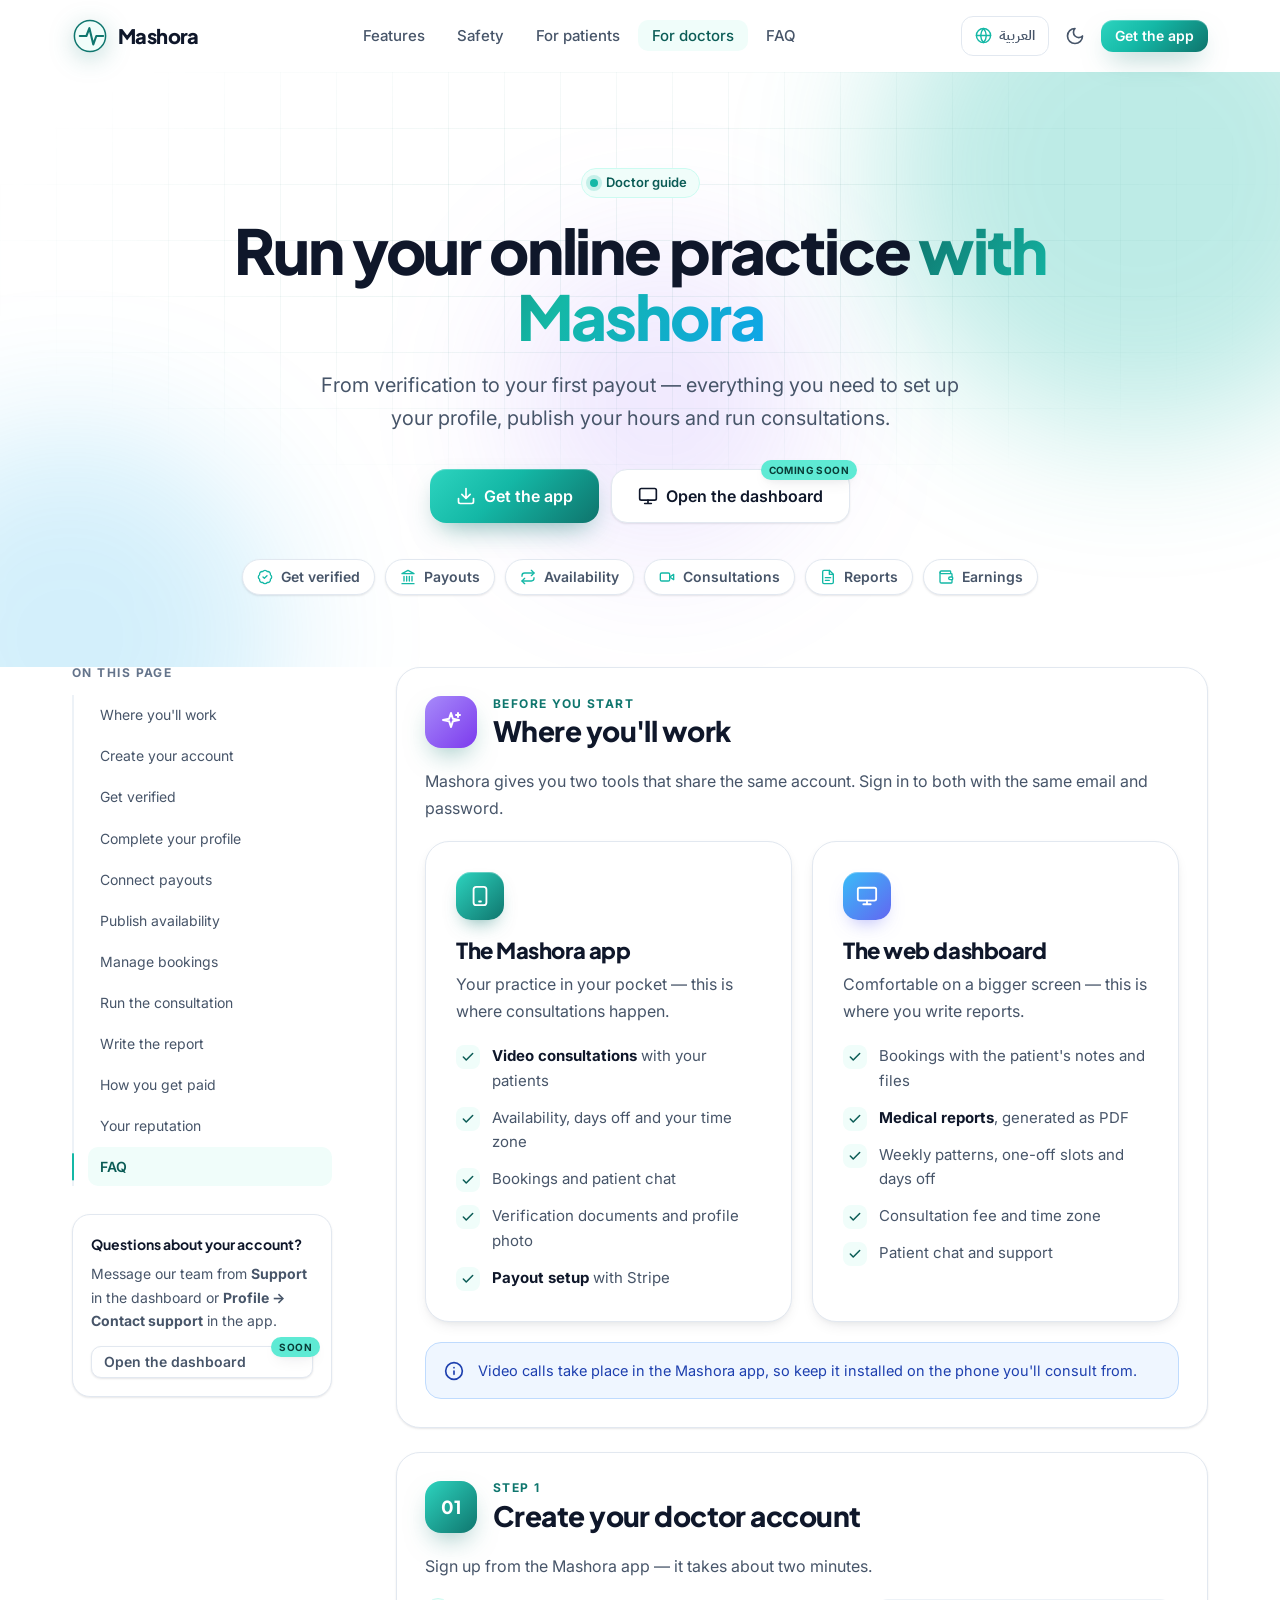
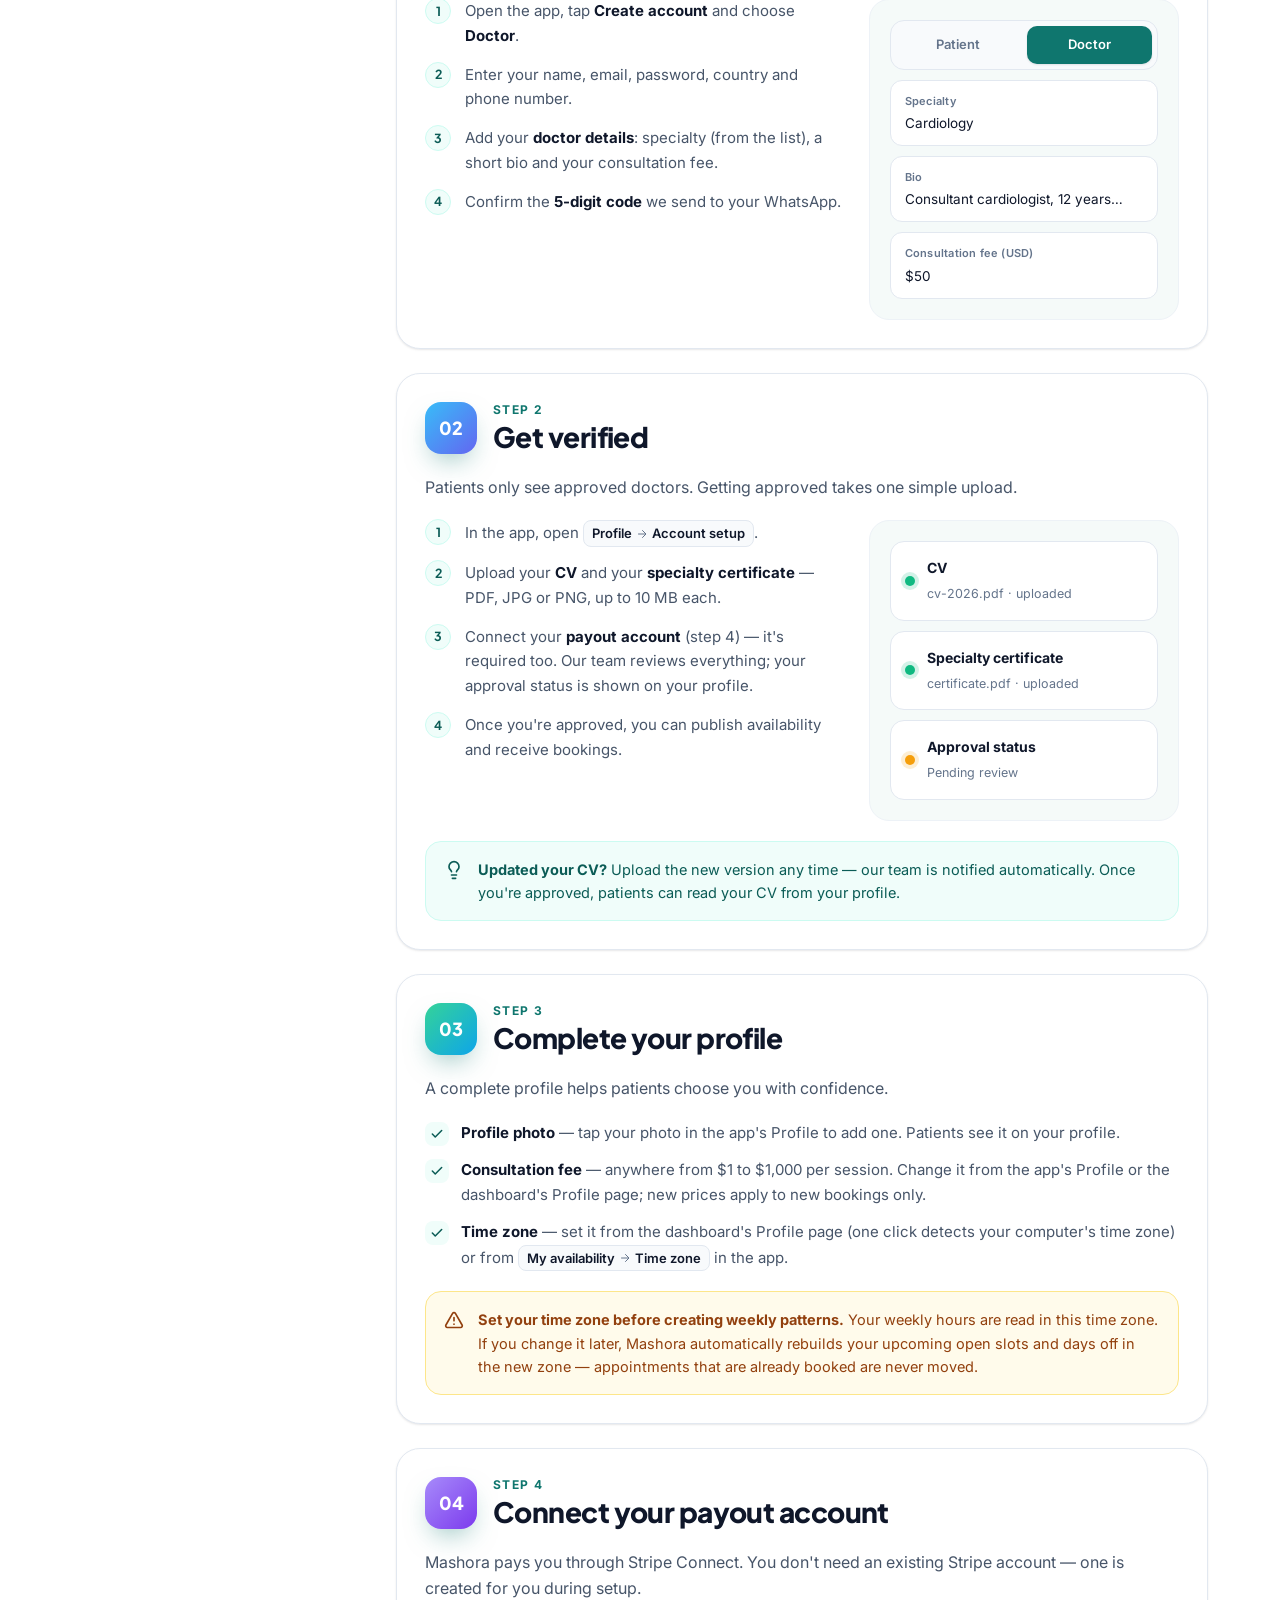
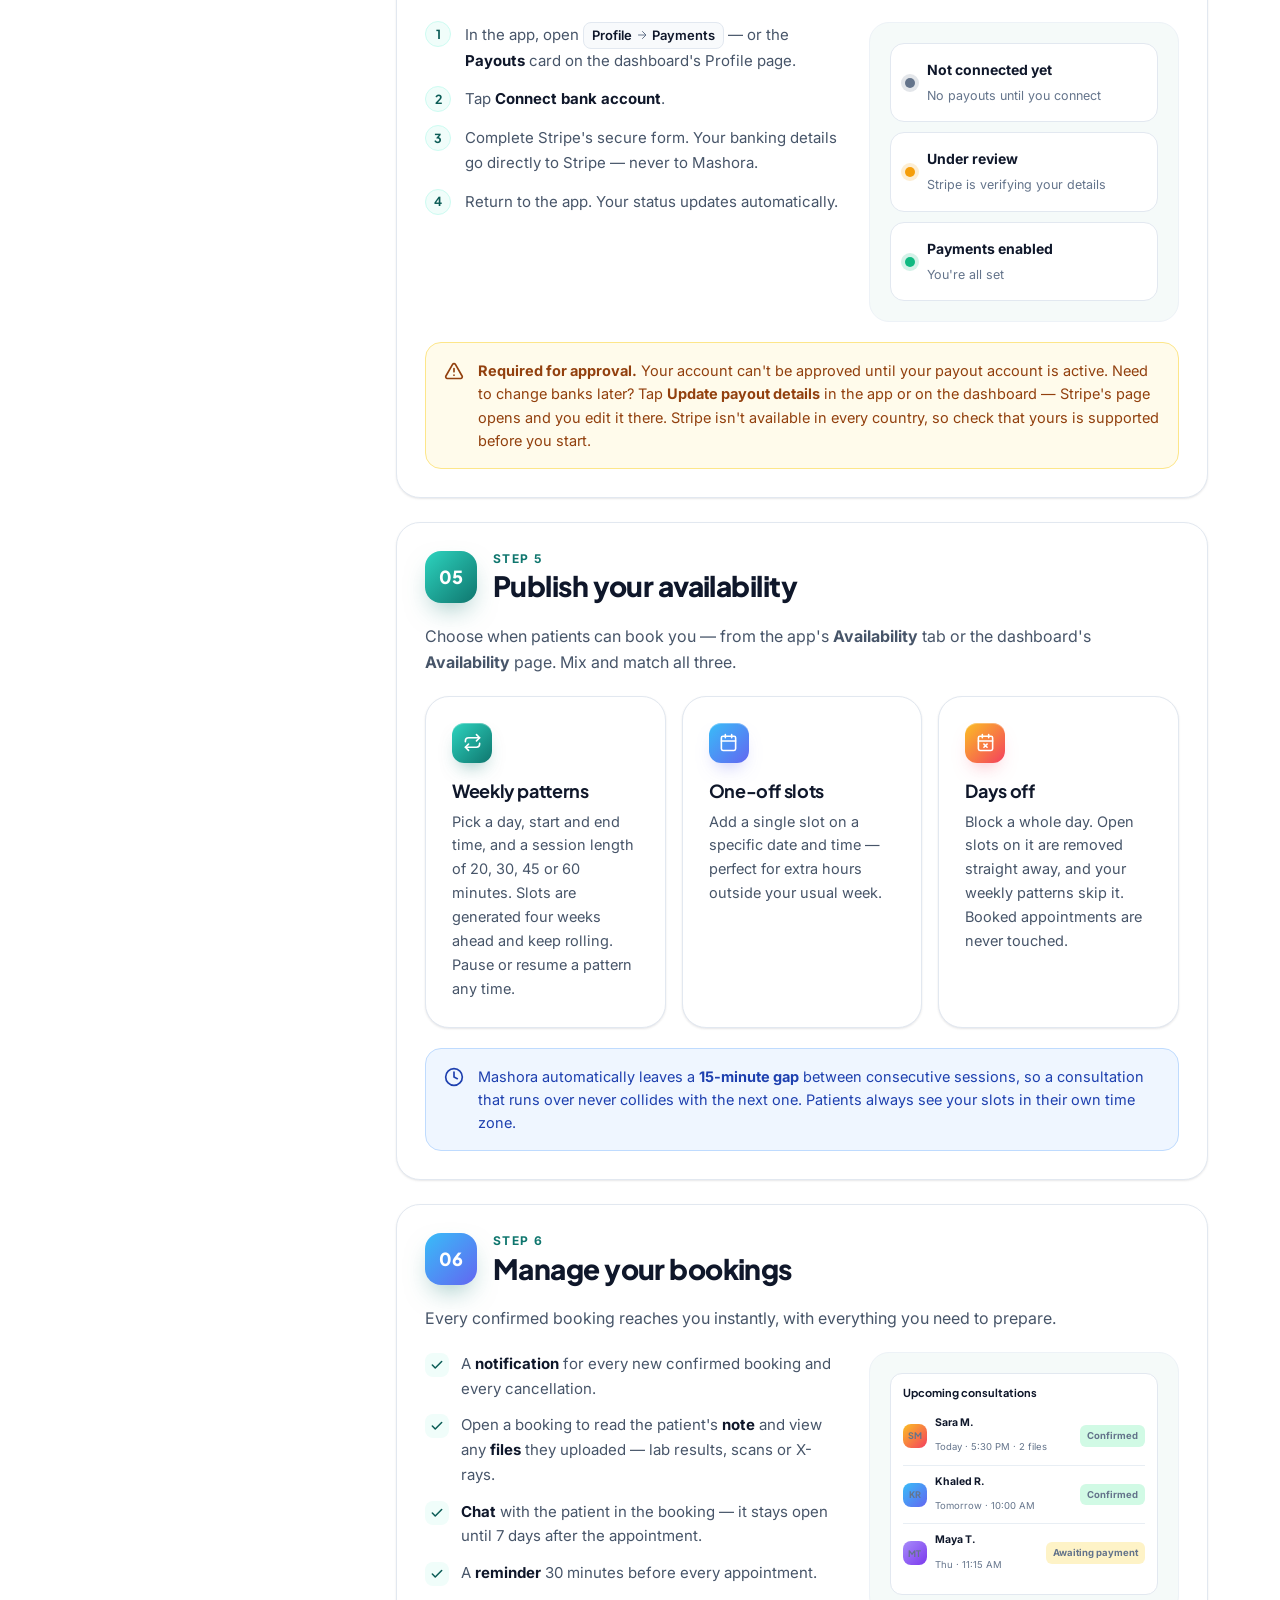
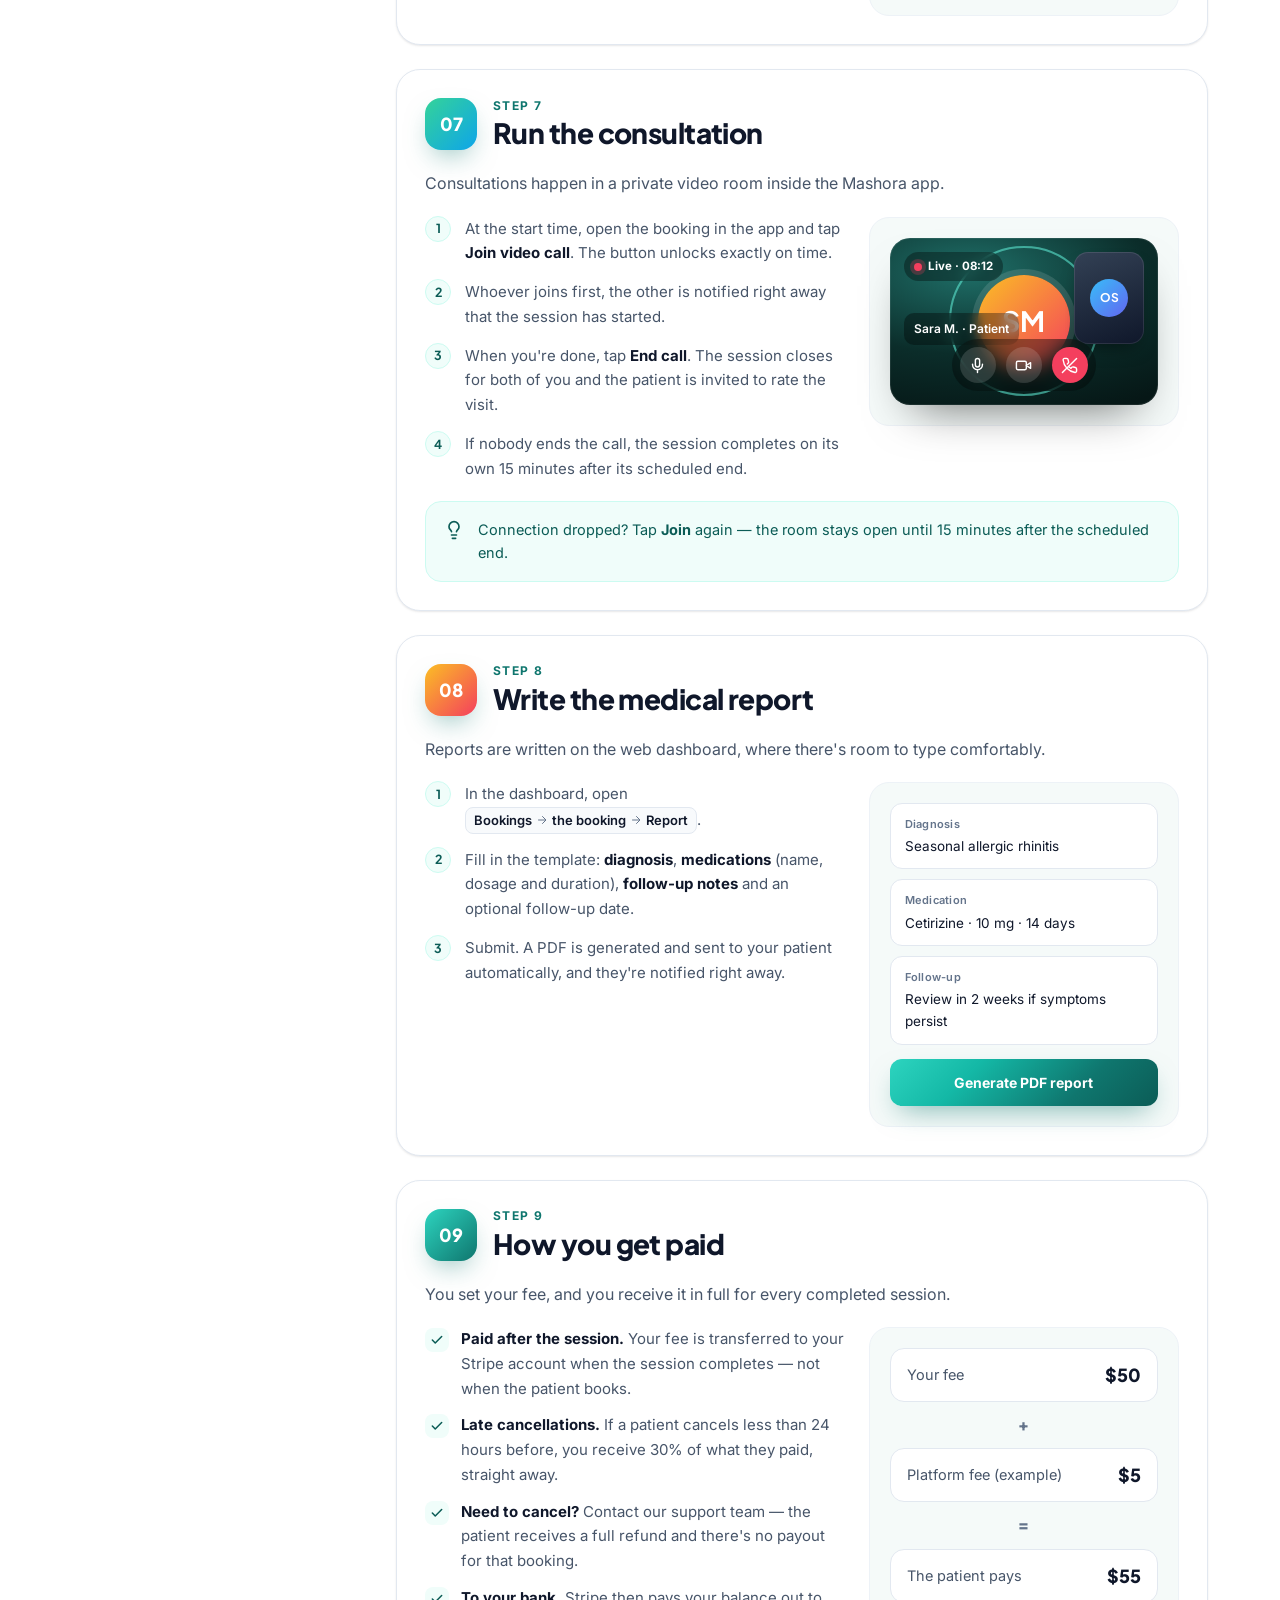
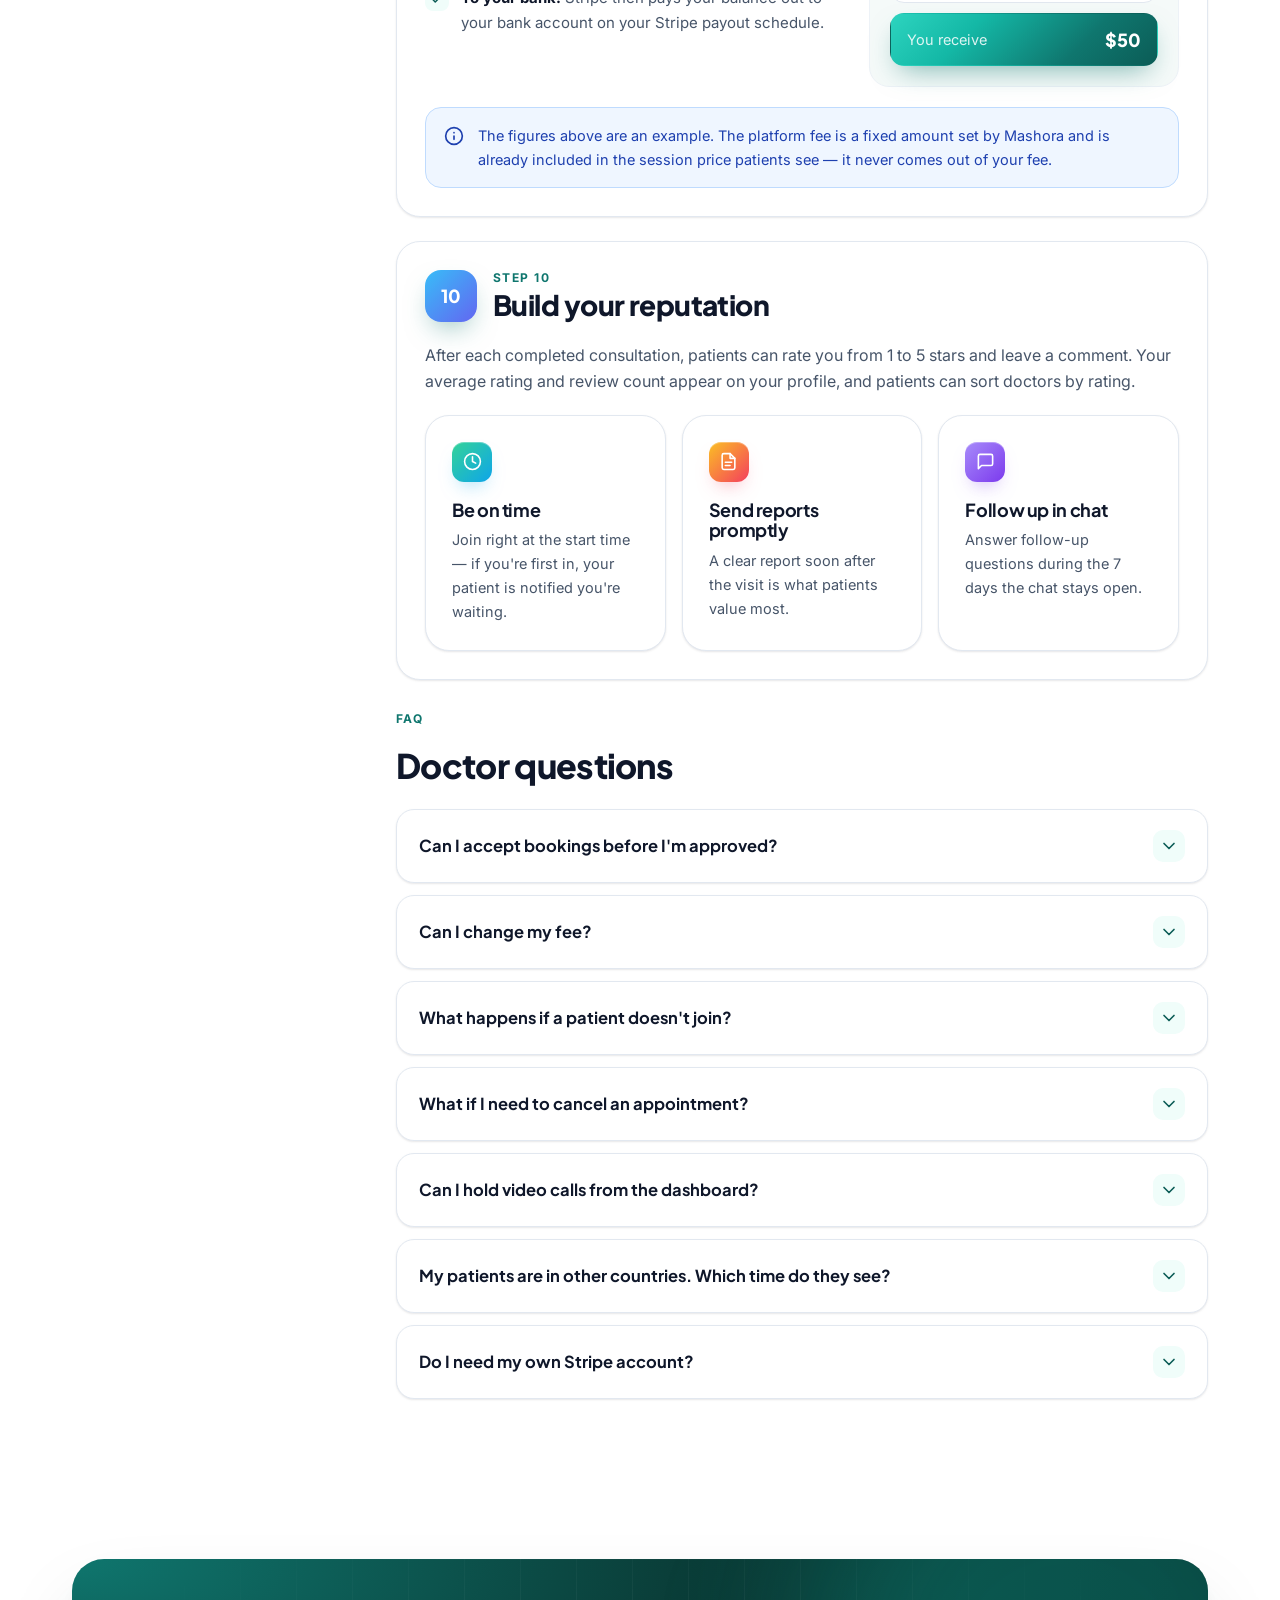
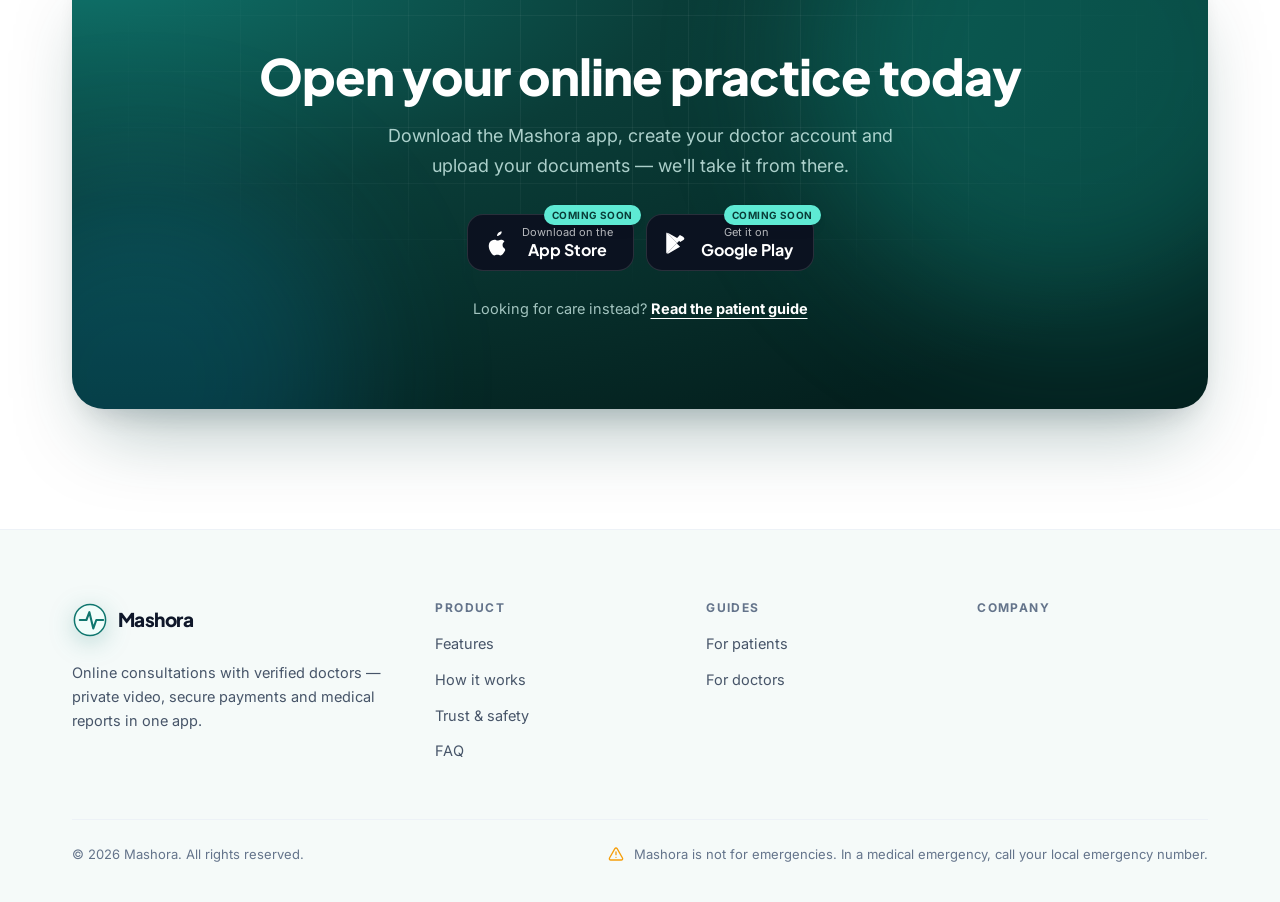
==== commit dc3f44ea: "Add Arabic version with language switcher Adds right-to-left Arabic pages under ar/ (home, patient g" ====
--- a/doctors.html
+++ b/doctors.html
@@ -9,14 +9,22 @@
 <meta property="og:title" content="Mashora doctor guide" />
 <meta property="og:description" content="From verification to your first payout — everything you need to run consultations on Mashora." />
 <meta property="og:type" content="article" />
+<link rel="alternate" hreflang="en" href="doctors.html" />
+<link rel="alternate" hreflang="ar" href="ar/doctors.html" />
+<link rel="alternate" hreflang="x-default" href="doctors.html" />
 <link rel="icon" type="image/svg+xml" href="data:image/svg+xml,%3Csvg xmlns='http://www.w3.org/2000/svg' viewBox='0 0 120 120'%3E%3Ccircle cx='60' cy='60' r='52' fill='%23F0FDFA' stroke='%230F766E' stroke-width='5'/%3E%3Cpath d='M26 60h22l10-26 13 54 10-28h23' fill='none' stroke='%230F766E' stroke-width='7' stroke-linecap='round' stroke-linejoin='round'/%3E%3C/svg%3E" />
 <link rel="preconnect" href="https://fonts.googleapis.com" />
 <link rel="preconnect" href="https://fonts.gstatic.com" crossorigin />
 <link href="https://fonts.googleapis.com/css2?family=Inter:wght@400;500;600;700&family=Plus+Jakarta+Sans:wght@600;700;800&display=swap" rel="stylesheet" />
+<link href="https://fonts.googleapis.com/css2?family=IBM+Plex+Sans+Arabic:wght@600&text=%D8%A7%D9%84%D8%B9%D8%B1%D8%A8%D9%8A%D8%A9&display=swap" rel="stylesheet" />
 <link rel="stylesheet" href="assets/css/styles.css" />
 <script>
   document.documentElement.classList.add("js");
-  try { var t = localStorage.getItem("mashora-theme"); if (t === "light" || t === "dark") document.documentElement.setAttribute("data-theme", t); } catch (e) {}
+  try {
+    var t = localStorage.getItem("mashora-theme"); if (t === "light" || t === "dark") document.documentElement.setAttribute("data-theme", t);
+    var l = localStorage.getItem("mashora-lang"), alt = l && l !== document.documentElement.lang && document.querySelector('link[rel="alternate"][hreflang="' + l + '"]');
+    if (alt) location.replace(alt.href + location.hash);
+  } catch (e) {}
 </script>
 </head>
 <body>
@@ -34,6 +42,7 @@
       <a href="index.html#faq">FAQ</a>
     </nav>
     <div class="nav-actions">
+      <a class="lang-switch" href="ar/doctors.html" hreflang="ar" lang="ar" data-lang-switch="ar"><svg class="ic" aria-hidden="true"><use href="#i-globe"/></svg><span>العربية</span></a>
       <button class="icon-btn theme-toggle" type="button" data-theme-toggle aria-label="Toggle dark mode"><svg class="ic ic-moon" aria-hidden="true"><use href="#i-moon"/></svg><svg class="ic ic-sun" aria-hidden="true"><use href="#i-sun"/></svg></button>
       <a class="btn btn-primary btn-sm" href="index.html#download">Get the app</a>
       <button class="icon-btn nav-burger" type="button" data-menu-toggle aria-expanded="false" aria-controls="mobile-menu" aria-label="Open menu"><svg class="ic" aria-hidden="true"><use href="#i-menu"/></svg></button>
@@ -46,6 +55,7 @@
   <a href="patients.html">For patients <svg class="ic" aria-hidden="true"><use href="#i-arrow"/></svg></a>
   <a href="doctors.html">For doctors <svg class="ic" aria-hidden="true"><use href="#i-arrow"/></svg></a>
   <a href="index.html#faq">FAQ <svg class="ic" aria-hidden="true"><use href="#i-arrow"/></svg></a>
+  <a href="ar/doctors.html" hreflang="ar" lang="ar" data-lang-switch="ar">العربية <svg class="ic" aria-hidden="true"><use href="#i-globe"/></svg></a>
   <a class="btn btn-primary btn-lg" href="index.html#download">Get the app</a>
 </div>
 
@@ -171,7 +181,7 @@
       <p class="lead">Patients only see approved doctors. Getting approved takes one simple upload.</p>
       <div class="step-body has-visual">
         <ol class="numbered">
-          <li>In the app, open <span class="path">Profile <svg class="ic" aria-hidden="true"><use href="#i-arrow"/></svg> Verification documents</span>.</li>
+          <li>In the app, open <span class="path">Profile <svg class="ic" aria-hidden="true"><use href="#i-arrow"/></svg> Account setup</span>.</li>
           <li>Upload your <b>CV</b> and your <b>specialty certificate</b> — PDF, JPG or PNG, up to 10 MB each.</li>
           <li>Connect your <b>payout account</b> (step 4) — it's required too. Our team reviews everything; your approval status is shown on your profile.</li>
           <li>Once you're approved, you can publish availability and receive bookings.</li>
--- a/assets/css/styles.css
+++ b/assets/css/styles.css
@@ -847,6 +847,87 @@
   .brand .logo { width: 32px; height: 32px; }
 }
 
+/* ------------------------------------------------------------------ language switch */
+.lang-switch { display: inline-flex; align-items: center; gap: 7px; height: 40px; padding: 0 13px; border-radius: 12px; font: 600 14px/1 var(--font-body); color: var(--text-2); background: var(--surface); border: 1px solid var(--border); transition: color .2s, border-color .2s, background-color .2s; }
+.lang-switch:hover { color: var(--tint-text); border-color: var(--brand-300); }
+.lang-switch .ic { width: 17px; height: 17px; color: var(--brand-500); }
+.lang-switch[lang="ar"], .mobile-menu a[lang="ar"] { font-family: "IBM Plex Sans Arabic", "Segoe UI", Tahoma, sans-serif; }
+.lang-switch[lang="en"], .mobile-menu a[lang="en"] { font-family: "Inter", ui-sans-serif, system-ui, sans-serif; }
+@media (max-width: 400px) {
+  .lang-switch { padding: 0 10px; }
+  .lang-switch .ic { display: none; }
+}
+/* ملاحظة صغيرة بأعلى أدلة الاستخدام العربية: واجهة التطبيق نفسها بالإنكليزية */
+.lang-note { display: inline-flex; align-items: center; gap: 8px; margin-top: 22px; padding: 8px 16px; border-radius: 999px; font-size: 14px; line-height: 1.5; color: var(--text-2); background: var(--surface); border: 1px solid var(--border); box-shadow: var(--shadow-sm); }
+.lang-note .ic { width: 17px; height: 17px; color: var(--brand-500); }
+
+/* ------------------------------------------------------------------ Arabic (RTL)
+   الصفحات العربية (ar/*.html) تستخدم نفس التصميم مع خط عربي وعكس الاتجاه.
+   نماذج واجهة التطبيق (الهاتف، لوحة التحكم، النماذج...) تبقى dir="ltr" لأن
+   التطبيق نفسه بالإنكليزية — فتحتفظ بخطها واتجاهها الأصليين */
+:root[lang="ar"] {
+  --font-display: "Cairo", "Plus Jakarta Sans", ui-sans-serif, system-ui, "Segoe UI", Tahoma, sans-serif;
+  --font-body: "IBM Plex Sans Arabic", "Inter", ui-sans-serif, system-ui, "Segoe UI", Tahoma, sans-serif;
+}
+:root[lang="ar"] [dir="ltr"] {
+  --font-display: "Plus Jakarta Sans", "Inter", ui-sans-serif, system-ui, sans-serif;
+  --font-body: "Inter", ui-sans-serif, system-ui, sans-serif;
+  font-family: var(--font-body);
+  text-align: left;
+}
+/* تباعد الأحرف يقطع اتصال الحروف العربية — نلغيه خارج نماذج الواجهة الإنكليزية */
+:root[lang="ar"] body *:not([dir="ltr"], [dir="ltr"] *) { letter-spacing: normal !important; }
+:root[lang="ar"] .is-soon::after { letter-spacing: normal; }
+/* الخط العربي يحتاج ارتفاع سطر أكبر من اللاتيني */
+:root[lang="ar"] body { line-height: 1.8; }
+:root[lang="ar"] h1, :root[lang="ar"] h2, :root[lang="ar"] h3, :root[lang="ar"] h4 { line-height: 1.4; }
+:root[lang="ar"] .hero h1 { font-size: clamp(36px, 5.6vw, 64px); line-height: 1.3; }
+:root[lang="ar"] .page-hero h1 { line-height: 1.3; }
+:root[lang="ar"] .btn, :root[lang="ar"] .nav-links a, :root[lang="ar"] .jump-chips a { line-height: 1.3; }
+:root[lang="ar"] .brand { font-size: 22px; line-height: 1.4; }
+:root[lang="ar"] .eyebrow { line-height: 1.5; }
+:root[lang="ar"] .faq summary { line-height: 1.55; }
+:root[lang="ar"] .eyebrow-plain { font-size: 13.5px; }
+:root[lang="ar"] .footer h4, :root[lang="ar"] .toc h4, :root[lang="ar"] .kv th { font-size: 13.5px; }
+
+/* أيقونات الاتجاه (الأسهم) تنعكس بالعربي */
+[dir="rtl"] .ic-dir { transform: scaleX(-1); }
+
+/* خصائص فيزيائية (left/right) — نعكسها للاتجاه من اليمين لليسار */
+[dir="rtl"] .skip-link { left: auto; right: 16px; }
+[dir="rtl"] .is-soon::after { right: auto; left: -8px; }
+[dir="rtl"] .store-btn { padding: 11px 16px 11px 20px; }
+[dir="rtl"] .eyebrow { padding: 6px 8px 6px 12px; }
+[dir="rtl"] .float-card.f1 { left: auto; right: -10px; }
+[dir="rtl"] .float-card.f2 { right: auto; left: -16px; }
+[dir="rtl"] .float-card.f3 { left: auto; right: -26px; }
+[dir="rtl"] .float-card.f4 { right: auto; left: 10px; }
+[dir="rtl"] .bubble.in { border-bottom-left-radius: 16px; border-bottom-right-radius: 5px; }
+[dir="rtl"] .bubble.out { border-bottom-right-radius: 16px; border-bottom-left-radius: 5px; }
+[dir="rtl"] .notif time { margin-left: 0; margin-right: auto; }
+[dir="rtl"] .section-head.left { text-align: right; }
+[dir="rtl"] .numbered li { padding-left: 0; padding-right: 40px; }
+[dir="rtl"] .numbered li::before { left: auto; right: 0; }
+[dir="rtl"] .kv th, [dir="rtl"] .kv td { text-align: right; }
+[dir="rtl"] .guide-card::before { right: auto; left: -80px; }
+[dir="rtl"] .guide-card::after { right: auto; left: 40px; }
+@media (min-width: 1024px) {
+  [dir="rtl"] .hero-visual { padding-right: 0; padding-left: 40px; }
+}
+@media (min-width: 1100px) {
+  [dir="rtl"] .j-step:not(:last-child)::after { right: auto; left: -17px; background: linear-gradient(270deg, var(--brand-300), transparent); }
+  [dir="rtl"] .toc ol { padding-left: 0; padding-right: 14px; border-left: 0; border-right: 2px solid var(--border-soft); }
+  [dir="rtl"] .toc a::before { left: auto; right: -16px; }
+}
+@media (max-width: 639px) {
+  [dir="rtl"] .float-card.f1 { right: 0; }
+  [dir="rtl"] .float-card.f4 { left: 0; }
+}
+@media (max-width: 640px) {
+  [dir="rtl"] .float-card.f1 { right: -4px; }
+  [dir="rtl"] .float-card.f4 { left: -4px; }
+}
+
 /* ------------------------------------------------------------------ motion */
 .js .reveal { opacity: 0; transform: translateY(24px); transition: opacity .7s cubic-bezier(.2, .7, .2, 1), transform .7s cubic-bezier(.2, .7, .2, 1); transition-delay: var(--d, 0s); }
 .js .reveal.in { opacity: 1; transform: none; }
